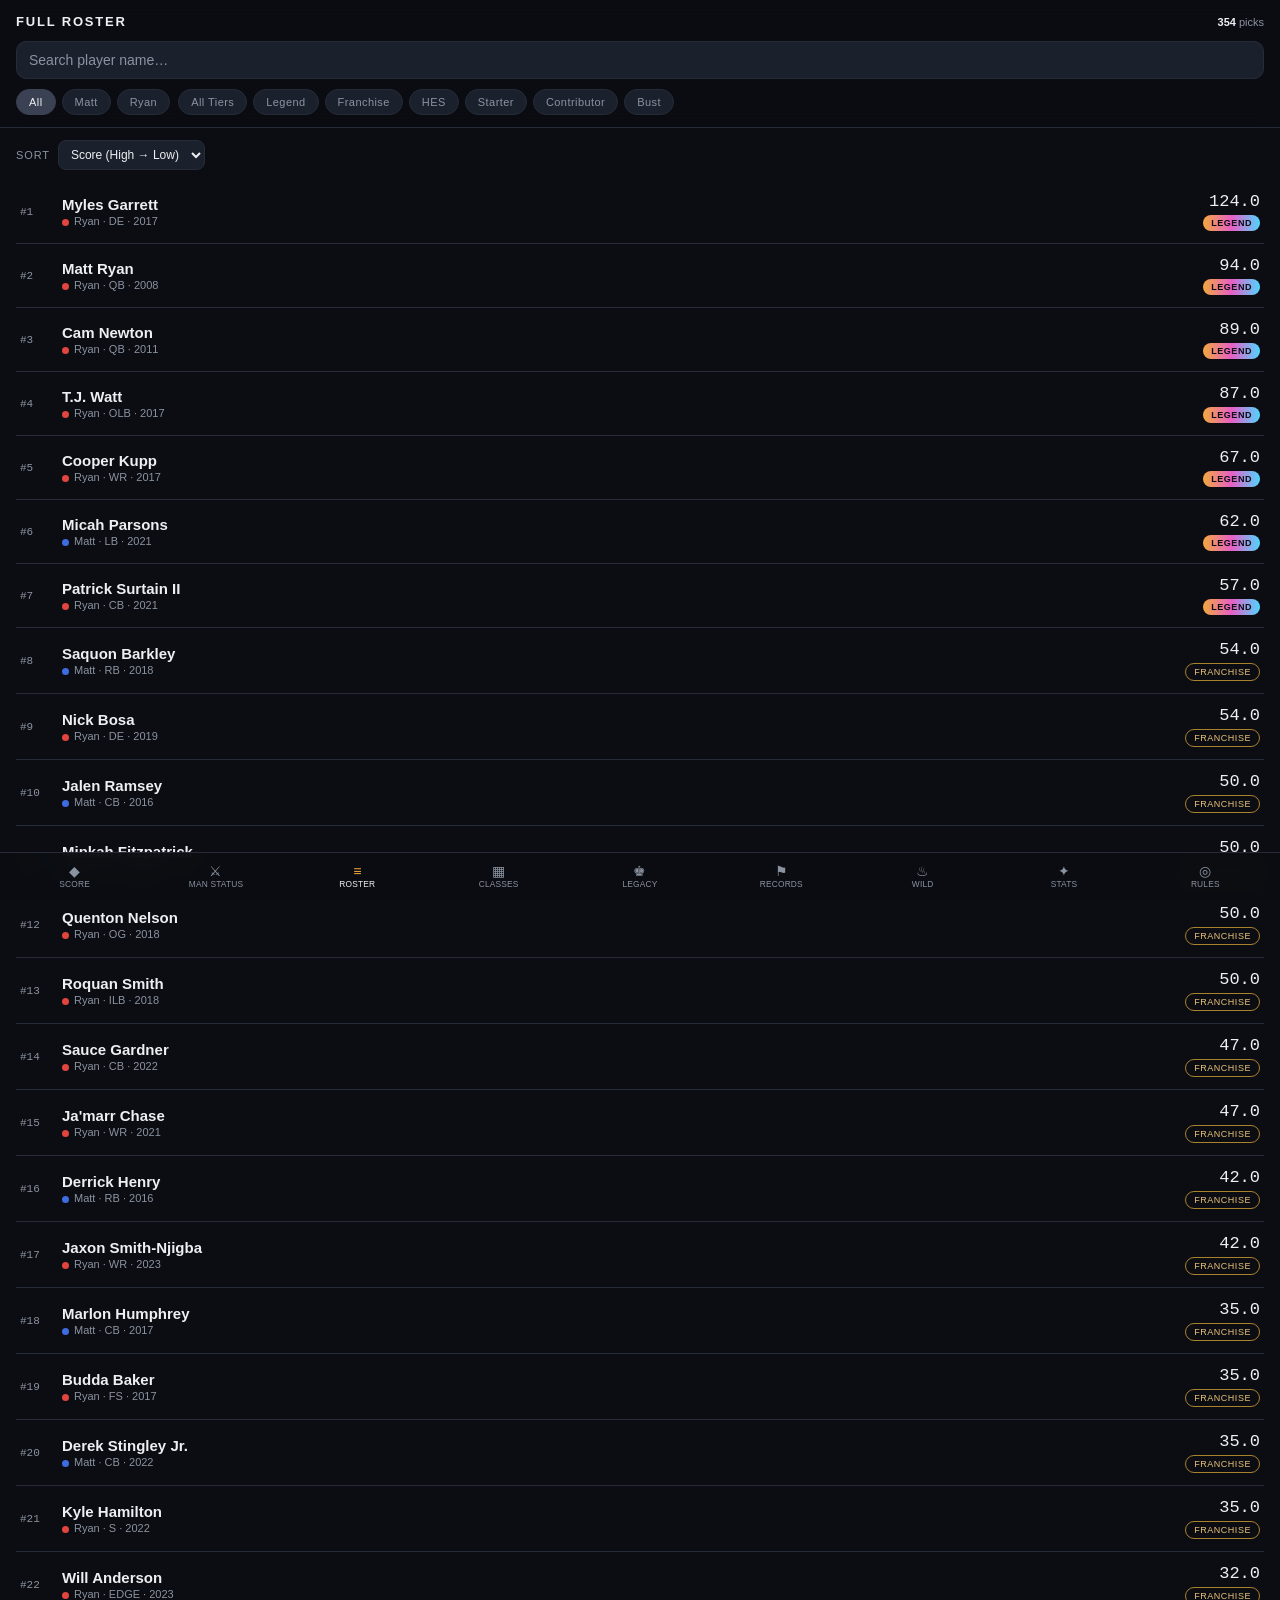
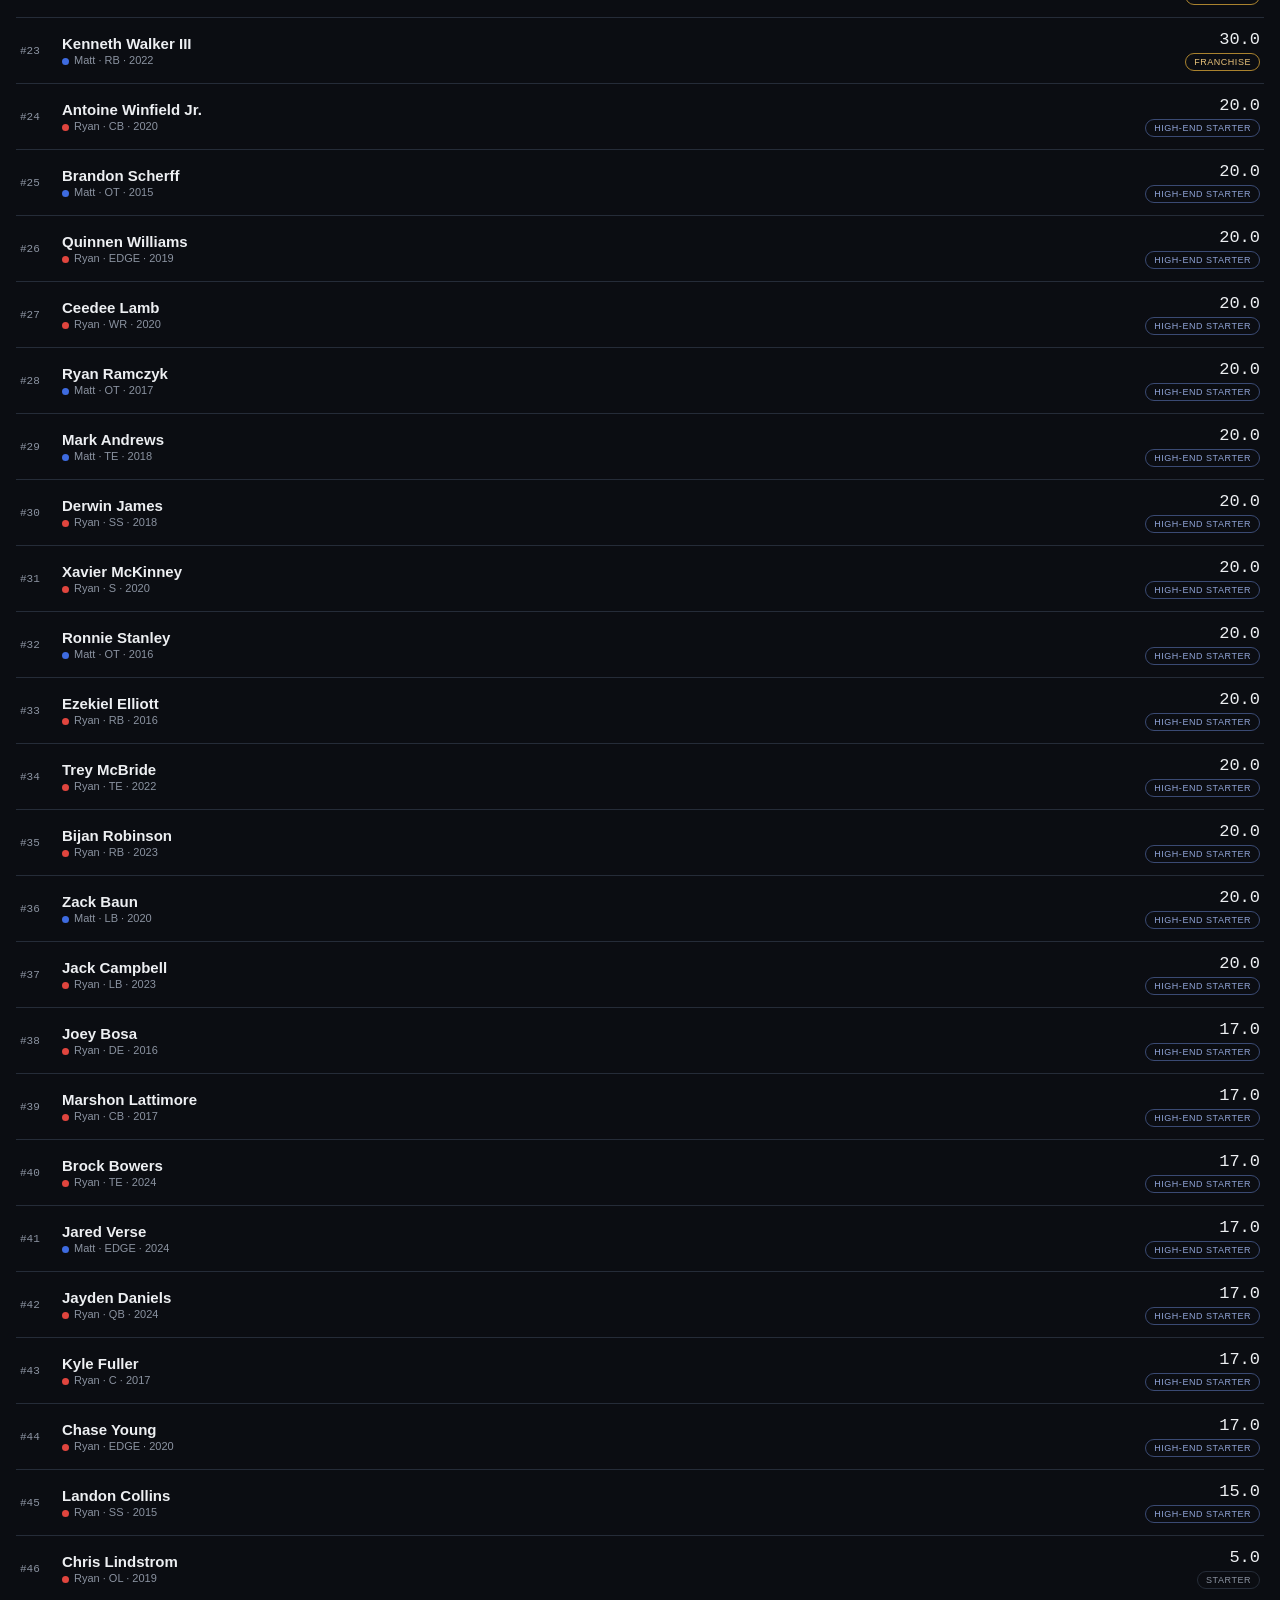
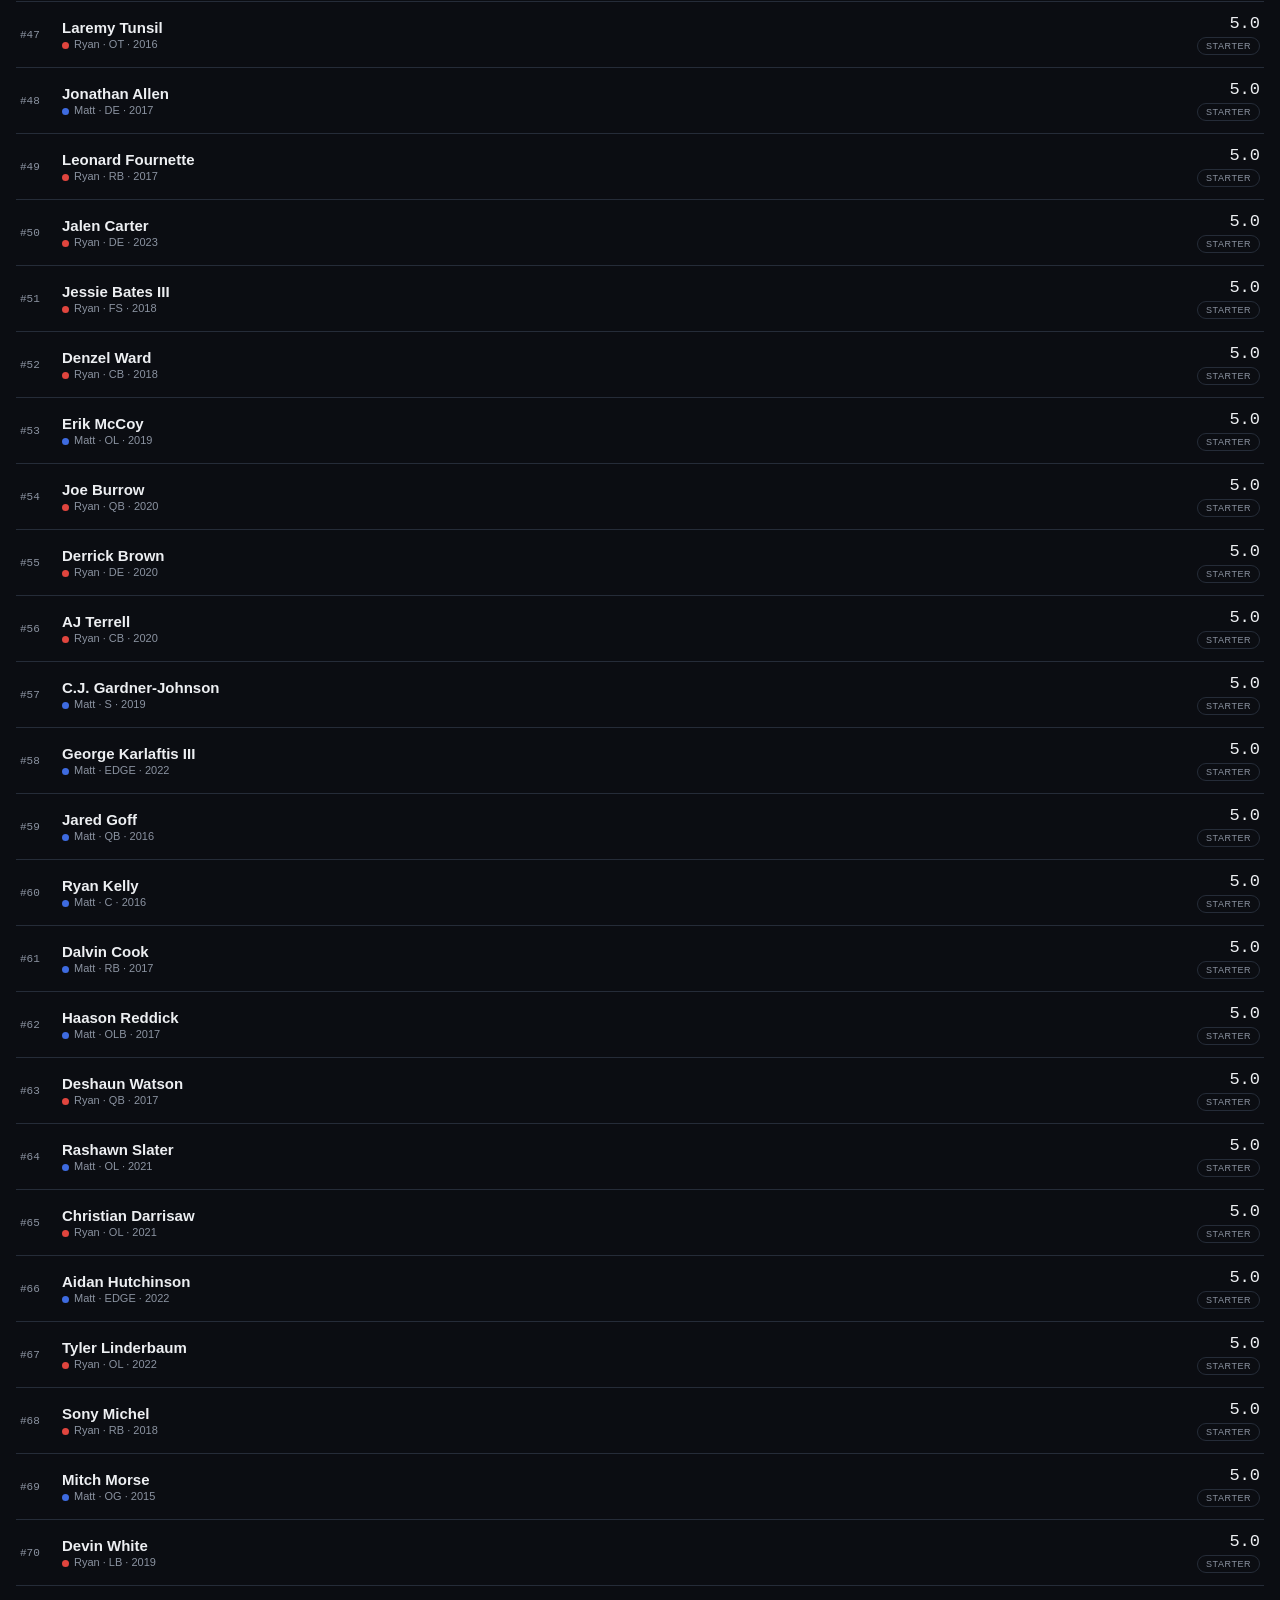
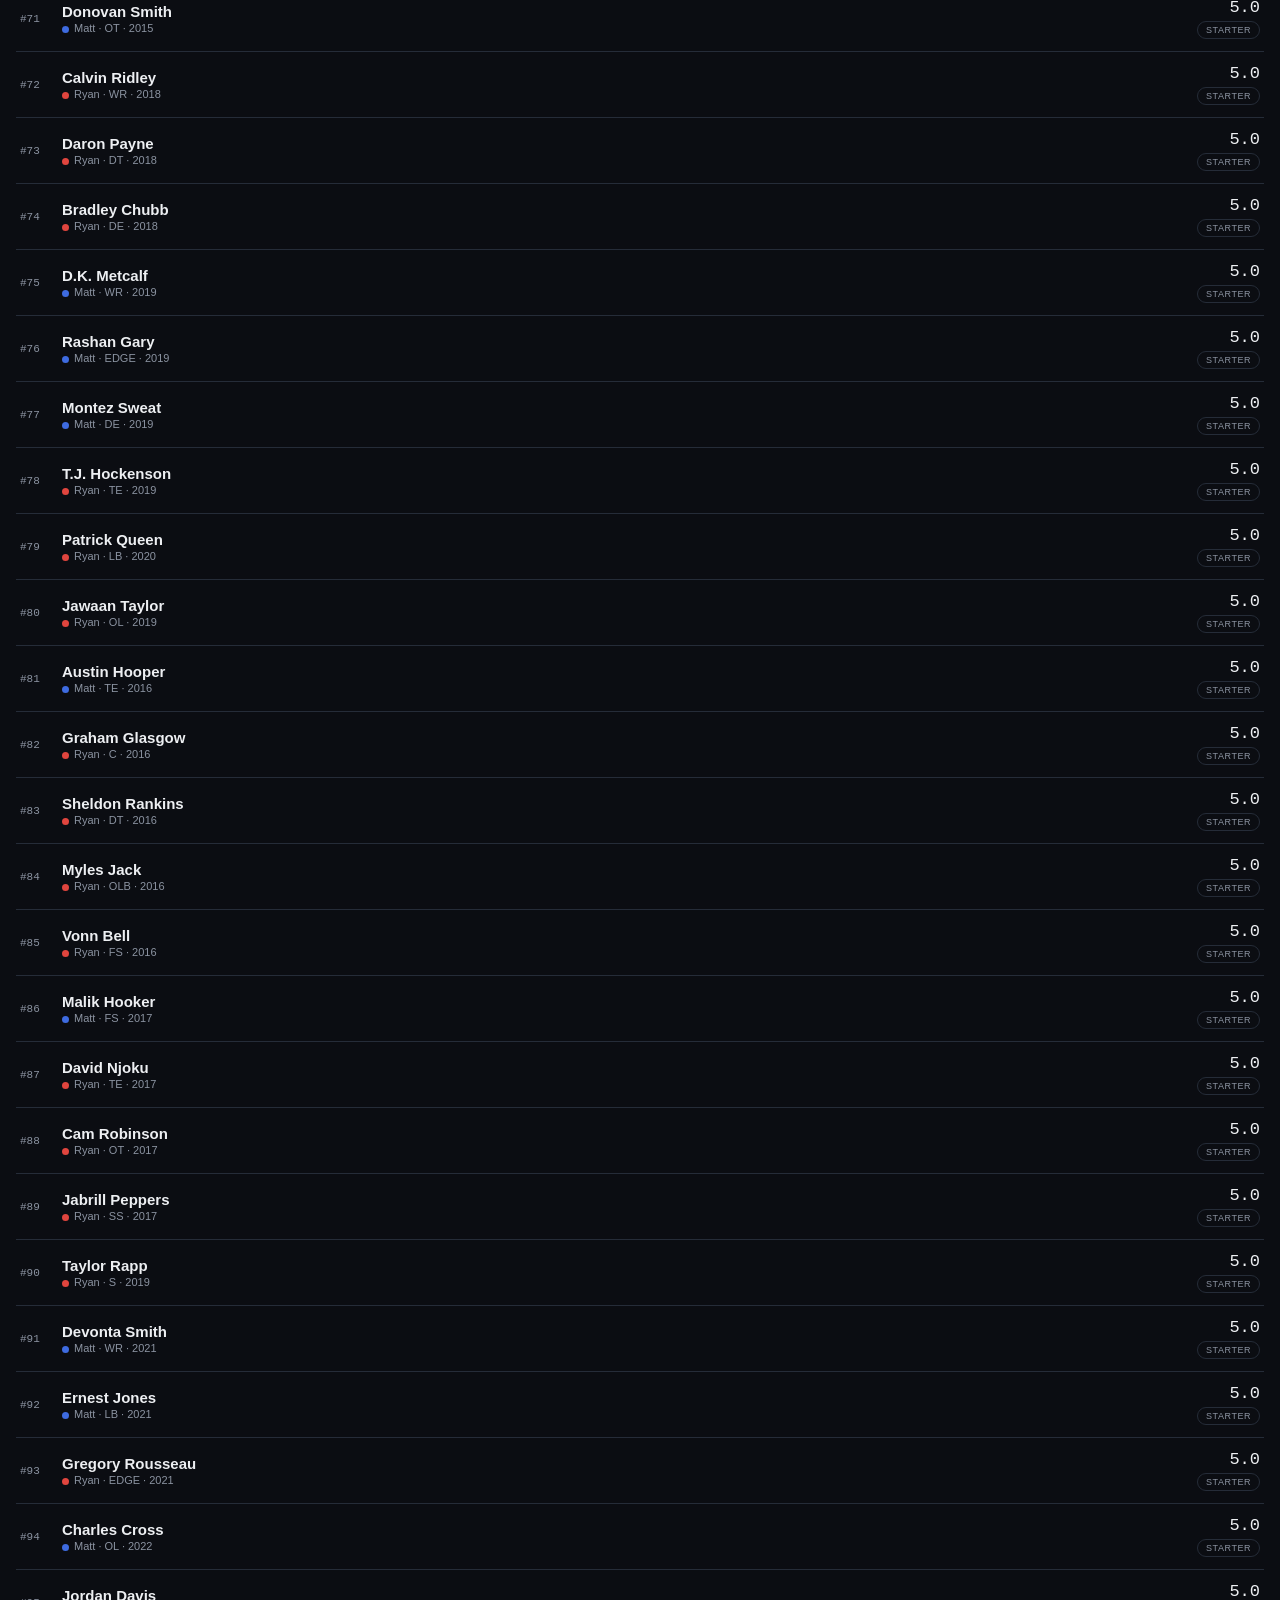
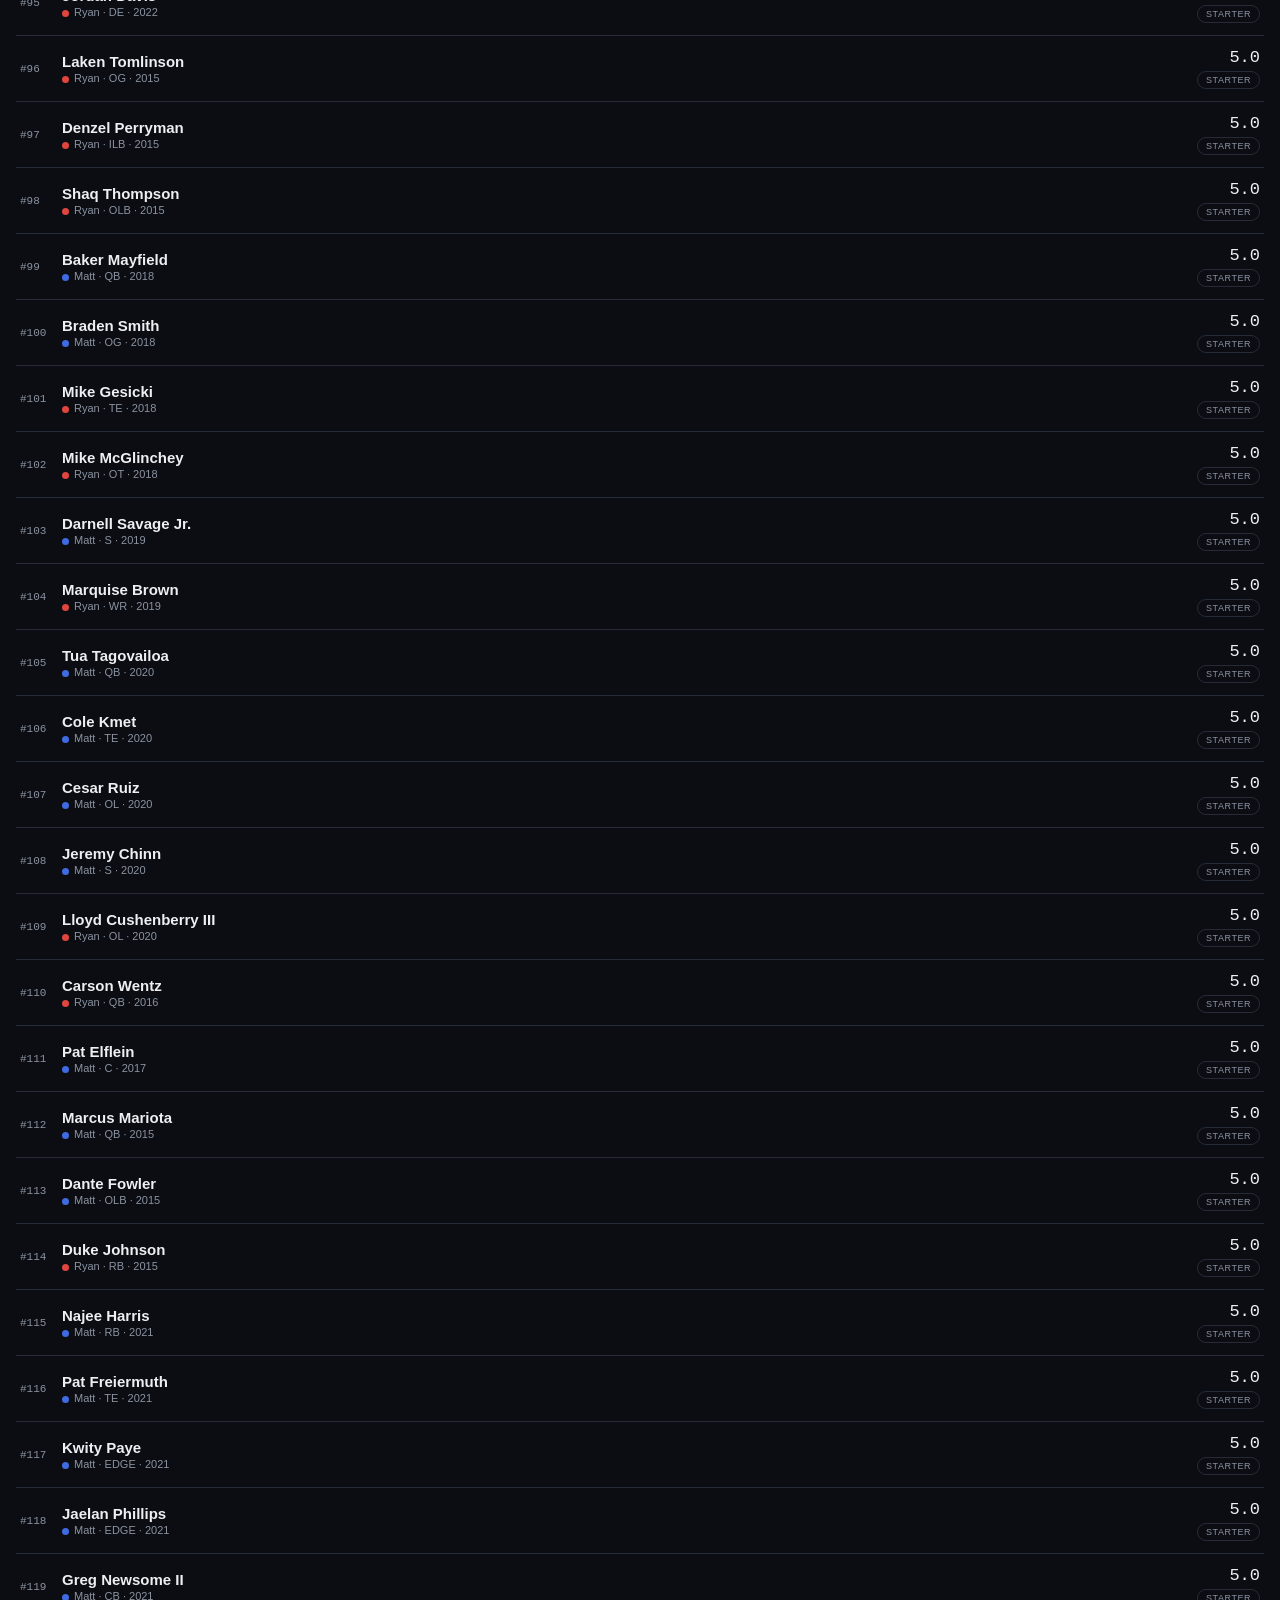
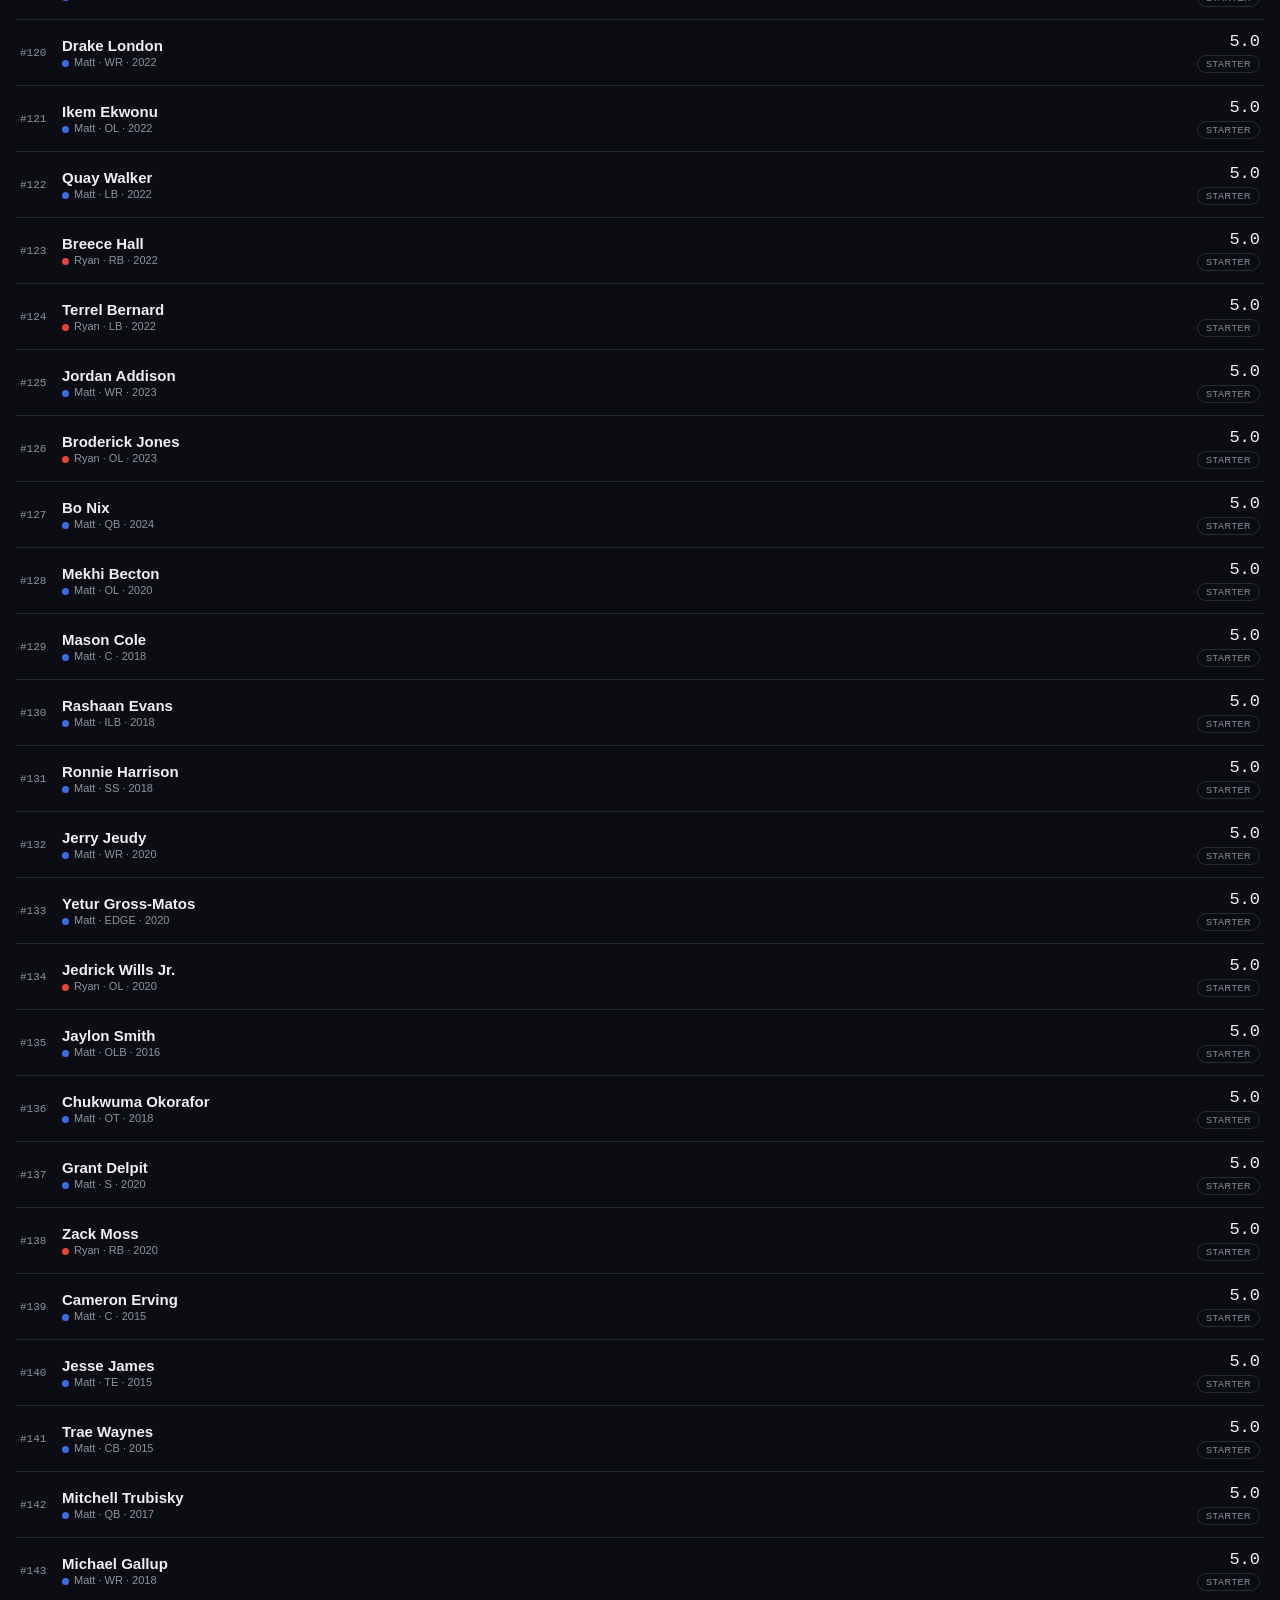
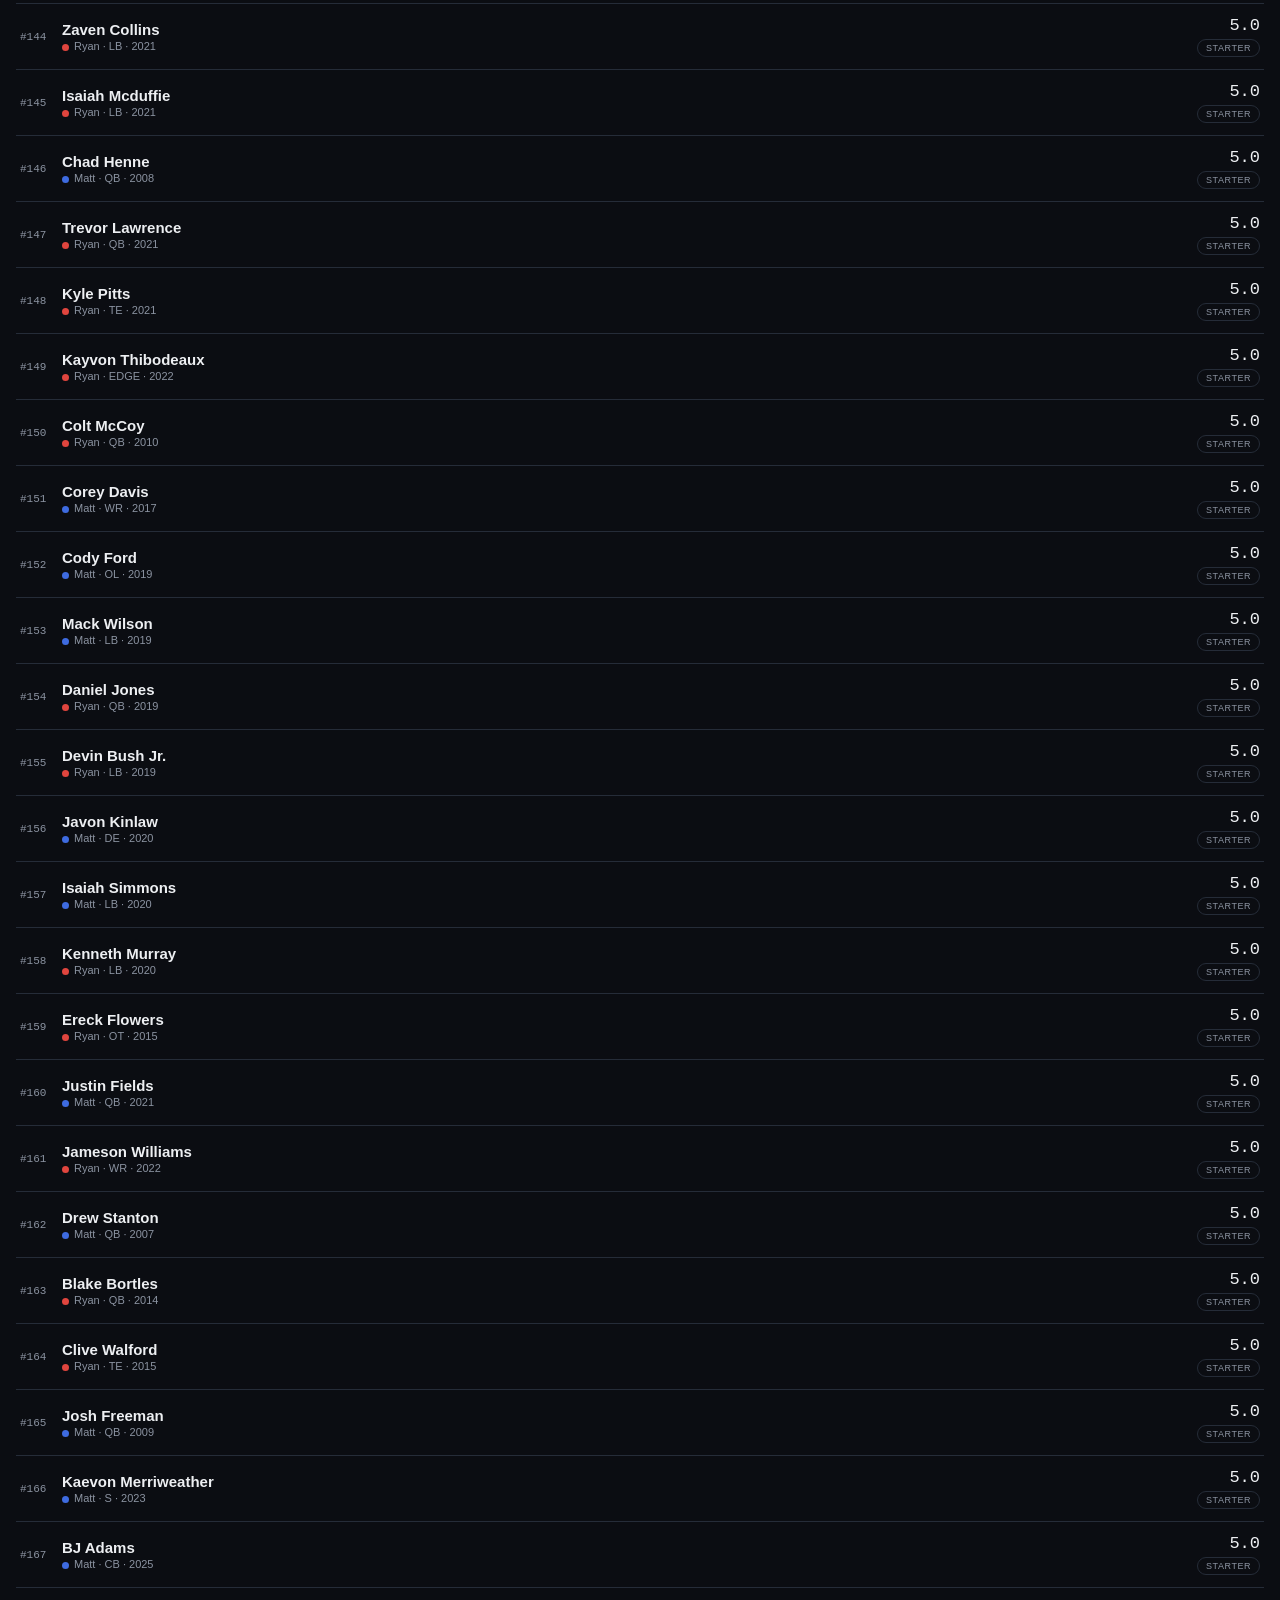
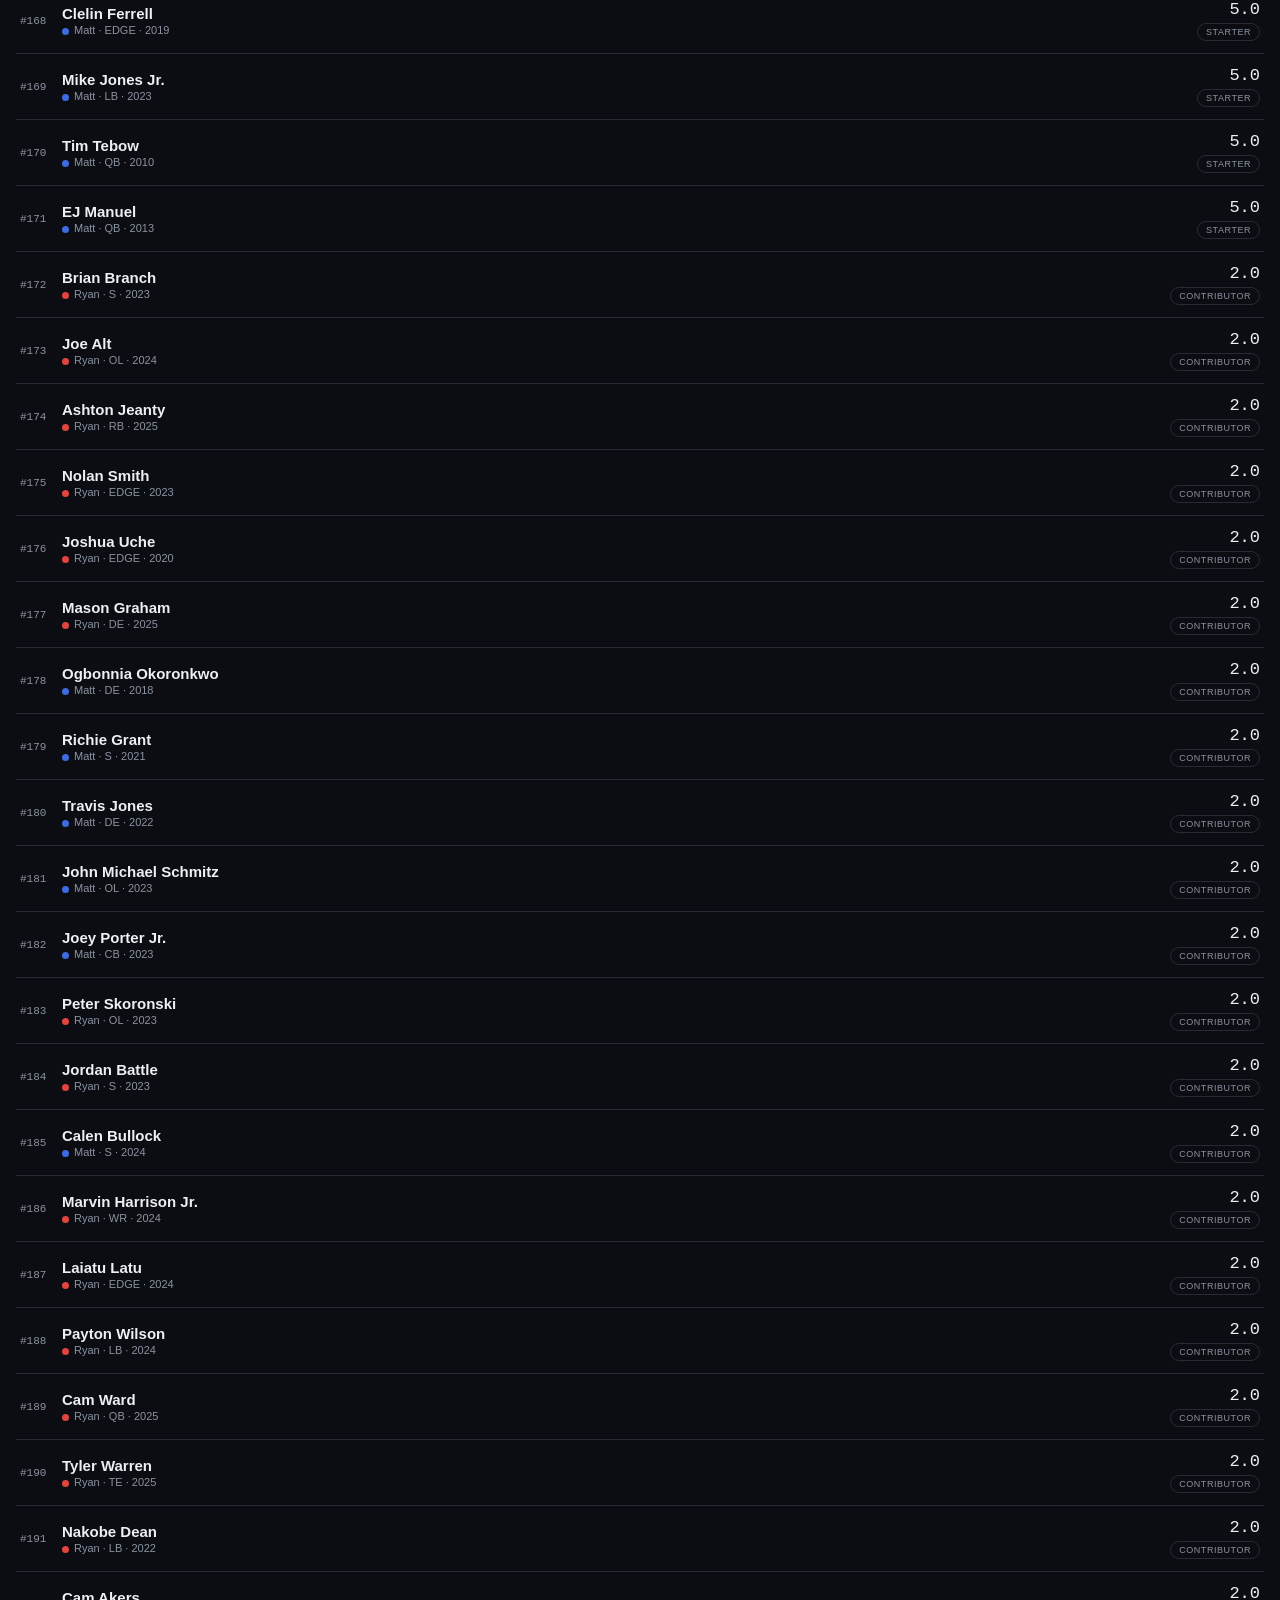
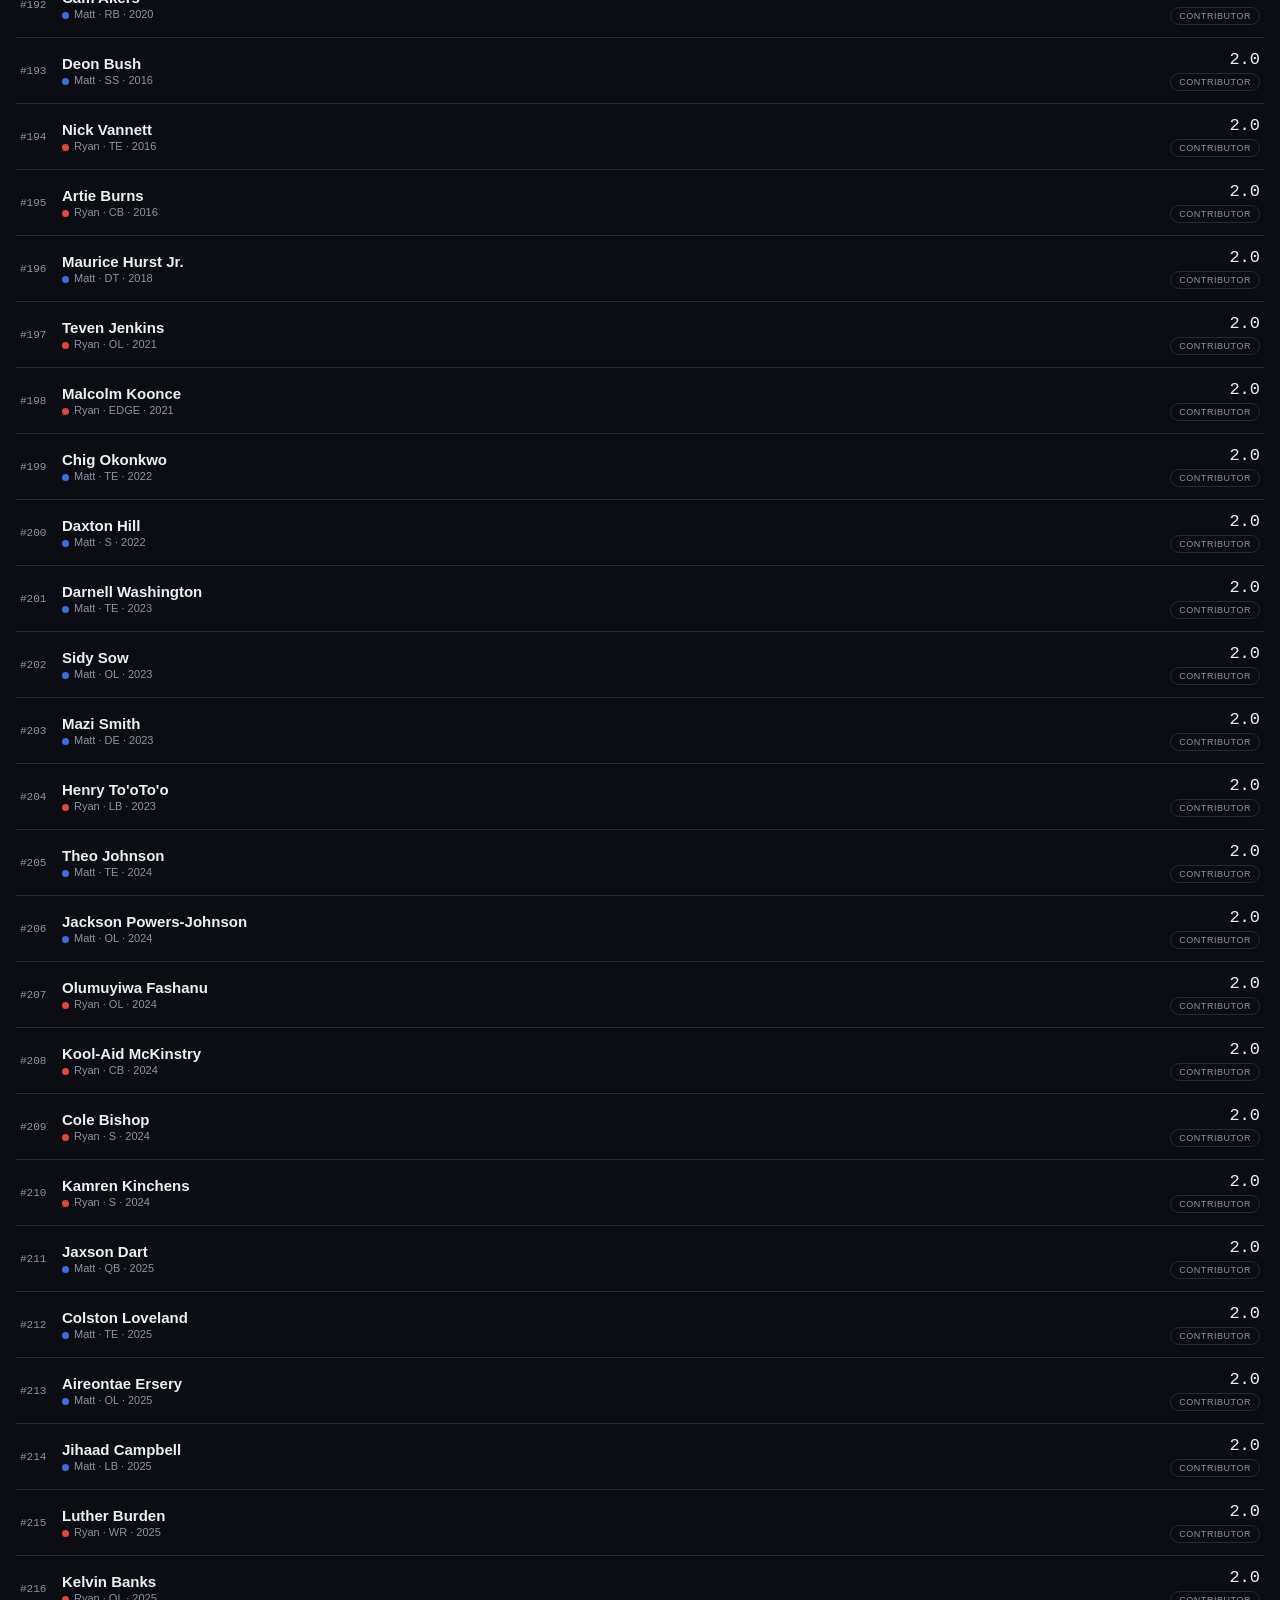
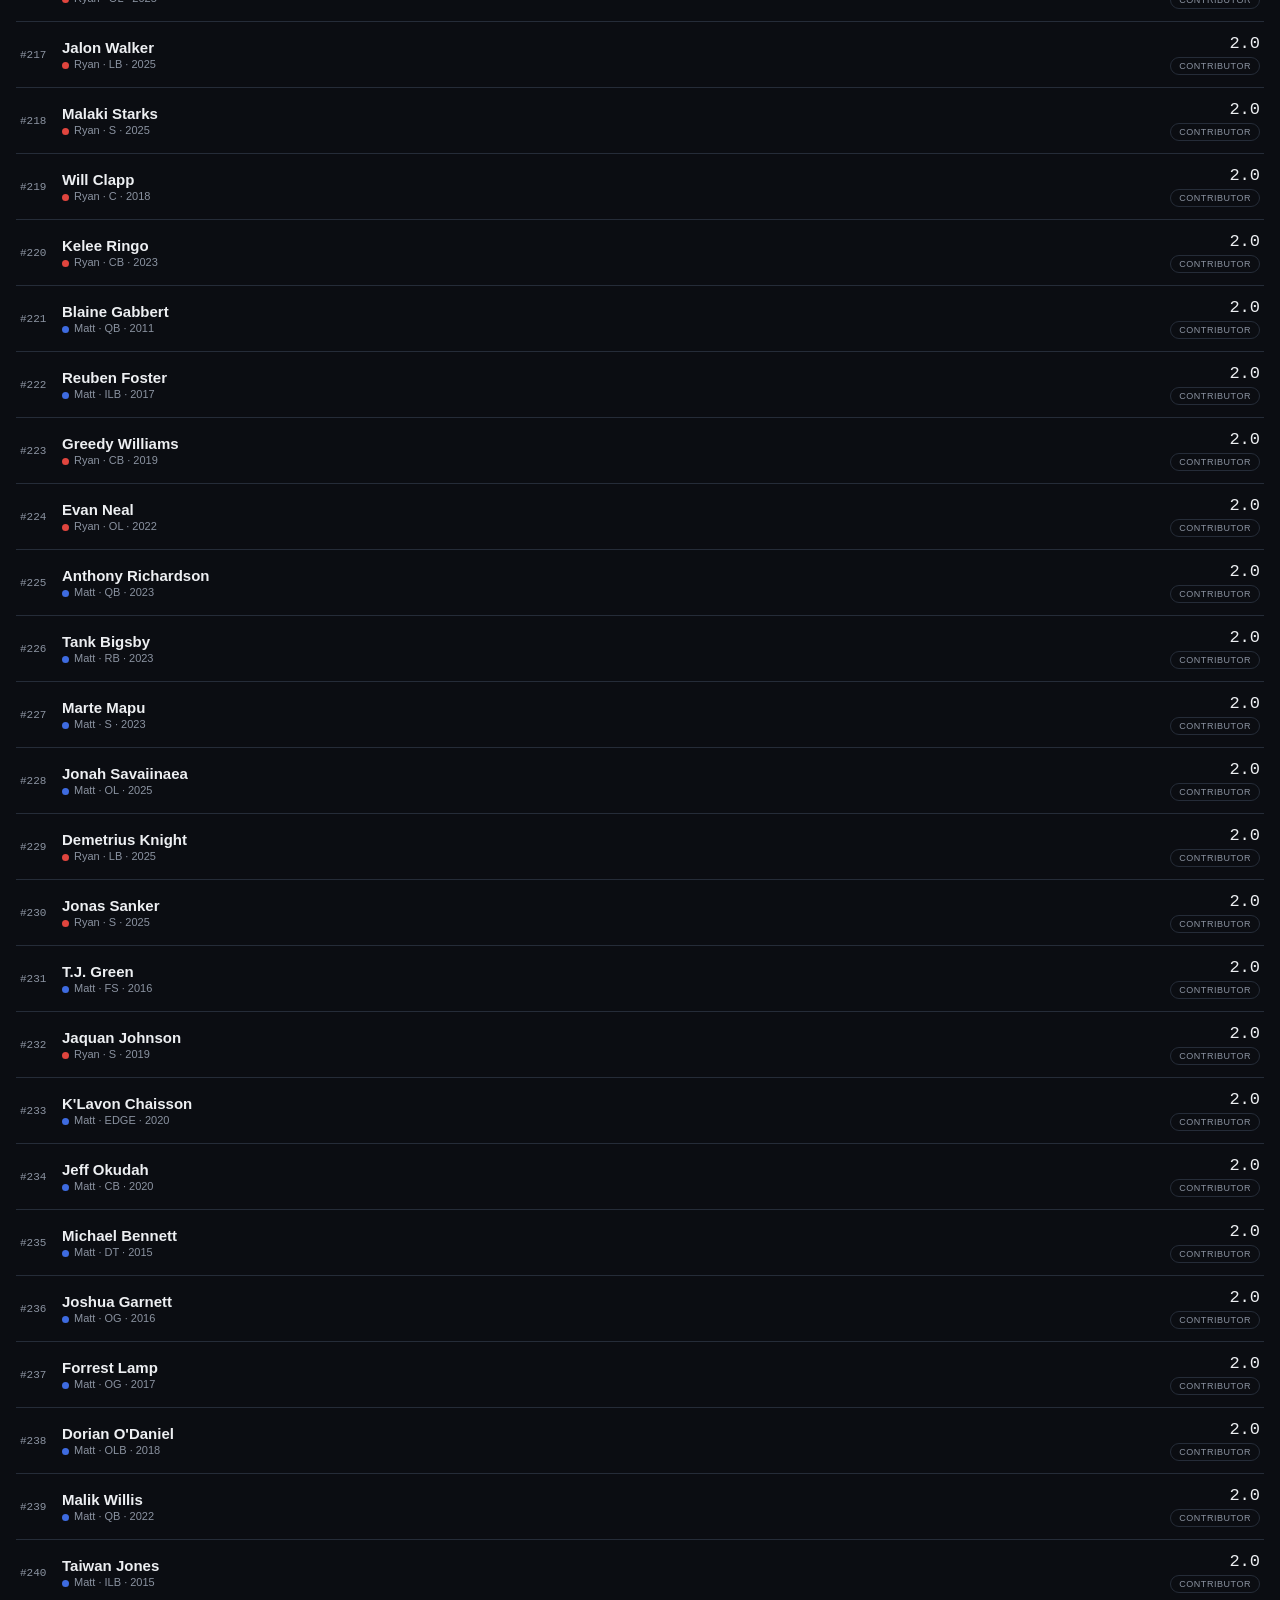
==== roster.html @ d4264951 "Add files via upload" ====
<!DOCTYPE html>
<html lang="en">
<head>
<meta charset="UTF-8">
<meta name="viewport" content="width=device-width, initial-scale=1.0">
<title>Full Roster — Trail & Bish Dynasty</title>
<link rel="stylesheet" href="assets/theme.css">
<style>
  .topbar{position:sticky; top:0; z-index:10; background:rgba(11,13,18,0.92); backdrop-filter:blur(8px); border-bottom:1px solid var(--line); padding:14px 16px 12px;}
  .topbar .row1{display:flex; align-items:center; justify-content:space-between; margin-bottom:12px;}
  .brand{font-size:13px; letter-spacing:0.14em; color:var(--muted);}
  .brand b{color:var(--text);}
  .count{font-size:11px; color:var(--muted);}
  .count b{color:var(--text);}
  .search{width:100%; background:var(--surface2); border:1px solid var(--line); border-radius:10px; padding:10px 12px; color:var(--text); font-size:14px; margin-bottom:10px;}
  .search::placeholder{color:var(--muted);}
  .filters{display:flex; gap:8px; flex-wrap:wrap;}
  .fgroup{display:flex; gap:6px; flex-wrap:wrap;}
  .chip{font-size:11px; letter-spacing:0.04em; padding:6px 12px; border-radius:20px; border:1px solid var(--line); background:var(--surface2); color:var(--muted); cursor:pointer; user-select:none; white-space:nowrap;}
  .chip.active-matt{background:var(--matt); color:#fff; border-color:var(--matt);}
  .chip.active-ryan{background:var(--ryan); color:#fff; border-color:var(--ryan);}
  .chip.active-all{background:#3a4152; color:var(--text); border-color:#3a4152;}
  .chip.active-tier{background:linear-gradient(90deg,var(--legend-a),var(--legend-b),var(--legend-c)); color:#0B0D12; border:none; font-weight:700;}
  .sortbar{display:flex; align-items:center; gap:8px; padding:12px 16px 4px; font-size:11px; color:var(--muted); letter-spacing:0.08em;}
  .sortbar select{background:var(--surface2); color:var(--text); border:1px solid var(--line); border-radius:8px; padding:6px 8px; font-size:12px;}
  .list{padding:6px 16px 20px;}
  .p-card{display:flex; align-items:center; gap:12px; padding:12px 4px; border-bottom:1px solid var(--line);}
  .p-rank{width:30px; flex:0 0 30px; font-size:11px; color:var(--muted); font-family:"SFMono-Regular",Consolas,monospace;}
  .p-main{flex:1; min-width:0;}
  .p-name{font-size:15px; font-weight:600; white-space:nowrap; overflow:hidden; text-overflow:ellipsis;}
  .p-meta{font-size:11px; color:var(--muted); margin-top:2px;}
  .p-owner-dot{display:inline-block; width:7px; height:7px; border-radius:50%; margin-right:5px; vertical-align:middle;}
  .p-owner-dot.matt{background:var(--matt);}
  .p-owner-dot.ryan{background:var(--ryan);}
  .p-right{text-align:right; flex:0 0 auto;}
  .p-score{font-family:"SFMono-Regular",Consolas,monospace; font-size:17px;}
  .p-tier{display:inline-block; margin-top:4px; font-size:9px; letter-spacing:0.06em; text-transform:uppercase; padding:3px 8px; border-radius:10px; color:var(--muted); border:1px solid var(--line);}
  .p-tier.legend{background:linear-gradient(90deg,var(--legend-a),var(--legend-b),var(--legend-c)); color:#0B0D12; border:none; font-weight:700;}
  .p-tier.franchise{border-color:#a9822e; color:#e8c27a;}
  .p-tier.high-end-starter{border-color:#3a4a73; color:#8fa3d6;}
  .p-tier.pending{border-style:dashed;}
  .empty{padding:40px 16px; text-align:center; color:var(--muted); font-size:13px;}
</style>
</head>
<body>

  <div class="topbar">
    <div class="row1">
      <div class="brand"><b>FULL ROSTER</b></div>
      <div class="count"><b id="countNum">—</b> picks</div>
    </div>
    <input class="search" id="search" placeholder="Search player name…">
    <div class="filters">
      <div class="fgroup" id="ownerFilter">
        <div class="chip active-all" data-owner="all">All</div>
        <div class="chip" data-owner="Matt">Matt</div>
        <div class="chip" data-owner="Ryan">Ryan</div>
      </div>
      <div class="fgroup" id="tierFilter">
        <div class="chip" data-tier="all">All Tiers</div>
        <div class="chip" data-tier="Legend">Legend</div>
        <div class="chip" data-tier="Franchise">Franchise</div>
        <div class="chip" data-tier="High-End Starter">HES</div>
        <div class="chip" data-tier="Starter">Starter</div>
        <div class="chip" data-tier="Contributor">Contributor</div>
        <div class="chip" data-tier="Bust">Bust</div>
      </div>
    </div>
  </div>

  <div class="sortbar">
    <span>SORT</span>
    <select id="sortSel">
      <option value="score-desc">Score (High → Low)</option>
      <option value="score-asc">Score (Low → High)</option>
      <option value="rank-asc">Rank</option>
      <option value="year-desc">Year (Newest)</option>
      <option value="year-asc">Year (Oldest)</option>
      <option value="name-asc">Name (A–Z)</option>
    </select>
  </div>

  <div class="list" id="list"></div>
  <div class="empty" id="empty" style="display:none;">No players match those filters.</div>

<script>
let PLAYERS = [];
let state = { search:"", owner:"all", tier:"all", sort:"score-desc" };

function tierClass(t){ return (t||"").toLowerCase().replace(/\s+/g,'-'); }

function render(){
  let rows = PLAYERS.filter(p=>{
    if(state.owner!=="all" && p.owner!==state.owner) return false;
    if(state.tier!=="all" && p.tier!==state.tier) return false;
    if(state.search && !p.name.toLowerCase().includes(state.search.toLowerCase())) return false;
    return true;
  });

  const scoreNum = p => (p.score==="—" || p.score==null) ? -1 : parseFloat(p.score);
  rows.sort((a,b)=>{
    switch(state.sort){
      case "score-desc": return scoreNum(b)-scoreNum(a);
      case "score-asc": return scoreNum(a)-scoreNum(b);
      case "rank-asc": return a.rank-b.rank;
      case "year-desc": return b.year-a.year;
      case "year-asc": return a.year-b.year;
      case "name-asc": return a.name.localeCompare(b.name);
    }
  });

  document.getElementById('countNum').textContent = rows.length;
  const list = document.getElementById('list');
  const empty = document.getElementById('empty');
  list.innerHTML = "";
  empty.style.display = rows.length ? "none" : "block";

  const frag = document.createDocumentFragment();
  rows.forEach(p=>{
    const el = document.createElement('a');
    el.className = 'p-card';
    el.href = `player.html?rank=${p.rank}`;
    el.style.textDecoration = 'none';
    el.style.color = 'inherit';
    const ownerLower = (p.owner||"").toLowerCase();
    el.innerHTML = `
      <div class="p-rank">#${p.rank}</div>
      <div class="p-main">
        <div class="p-name">${p.name}</div>
        <div class="p-meta"><span class="p-owner-dot ${ownerLower}"></span>${p.owner} · ${p.position} · ${p.year}</div>
      </div>
      <div class="p-right">
        <div class="p-score">${p.score}</div>
        <div class="p-tier ${tierClass(p.tier)}">${p.tier}</div>
      </div>
    `;
    frag.appendChild(el);
  });
  list.appendChild(frag);
}

document.getElementById('search').addEventListener('input', e=>{ state.search = e.target.value; render(); });
document.getElementById('ownerFilter').addEventListener('click', e=>{
  const chip = e.target.closest('.chip'); if(!chip) return;
  state.owner = chip.dataset.owner;
  [...document.querySelectorAll('#ownerFilter .chip')].forEach(c=>c.classList.remove('active-matt','active-ryan','active-all'));
  if(state.owner==="Matt") chip.classList.add('active-matt');
  else if(state.owner==="Ryan") chip.classList.add('active-ryan');
  else chip.classList.add('active-all');
  render();
});
document.getElementById('tierFilter').addEventListener('click', e=>{
  const chip = e.target.closest('.chip'); if(!chip) return;
  state.tier = chip.dataset.tier;
  [...document.querySelectorAll('#tierFilter .chip')].forEach(c=>c.classList.remove('active-tier'));
  if(state.tier!=="all") chip.classList.add('active-tier');
  render();
});
document.getElementById('sortSel').addEventListener('change', e=>{ state.sort = e.target.value; render(); });

fetch('data/players.json').then(r=>r.json()).then(data=>{
  PLAYERS = data;
  render();
});
</script>
<script src="assets/nav.js" defer></script>
</body>
</html>
---- assets/theme.css ----
:root{
  --bg:#0B0D12;
  --surface:#12161F;
  --surface2:#1B212C;
  --line:#252C38;
  --matt:#3E6BE0;
  --ryan:#E0453E;
  --text:#EDEFF2;
  --muted:#8B93A1;
  --legend-a:#F2A93B;
  --legend-b:#E85EC7;
  --legend-c:#4FD6FF;
}
*{box-sizing:border-box; margin:0; padding:0;}
html,body{background:var(--bg); color:var(--text);}
body{
  font-family:-apple-system,BlinkMacSystemFont,"Segoe UI",Roboto,Helvetica,Arial,sans-serif;
  -webkit-font-smoothing:antialiased;
  padding-bottom:78px; /* room for bottom nav */
}
.display{
  font-family:Impact,Haettenschweiler,"Arial Narrow Bold",sans-serif;
  letter-spacing:0.02em;
  text-transform:uppercase;
}
.mono{font-family:"SFMono-Regular",Consolas,"Liberation Mono",Menlo,monospace;}

.section-label{display:flex; align-items:baseline; gap:10px; padding:22px 16px 4px;}
.section-label .display{font-size:13px; color:var(--muted); letter-spacing:0.16em;}
.section-label .rule{flex:1; height:1px; background:var(--line);}
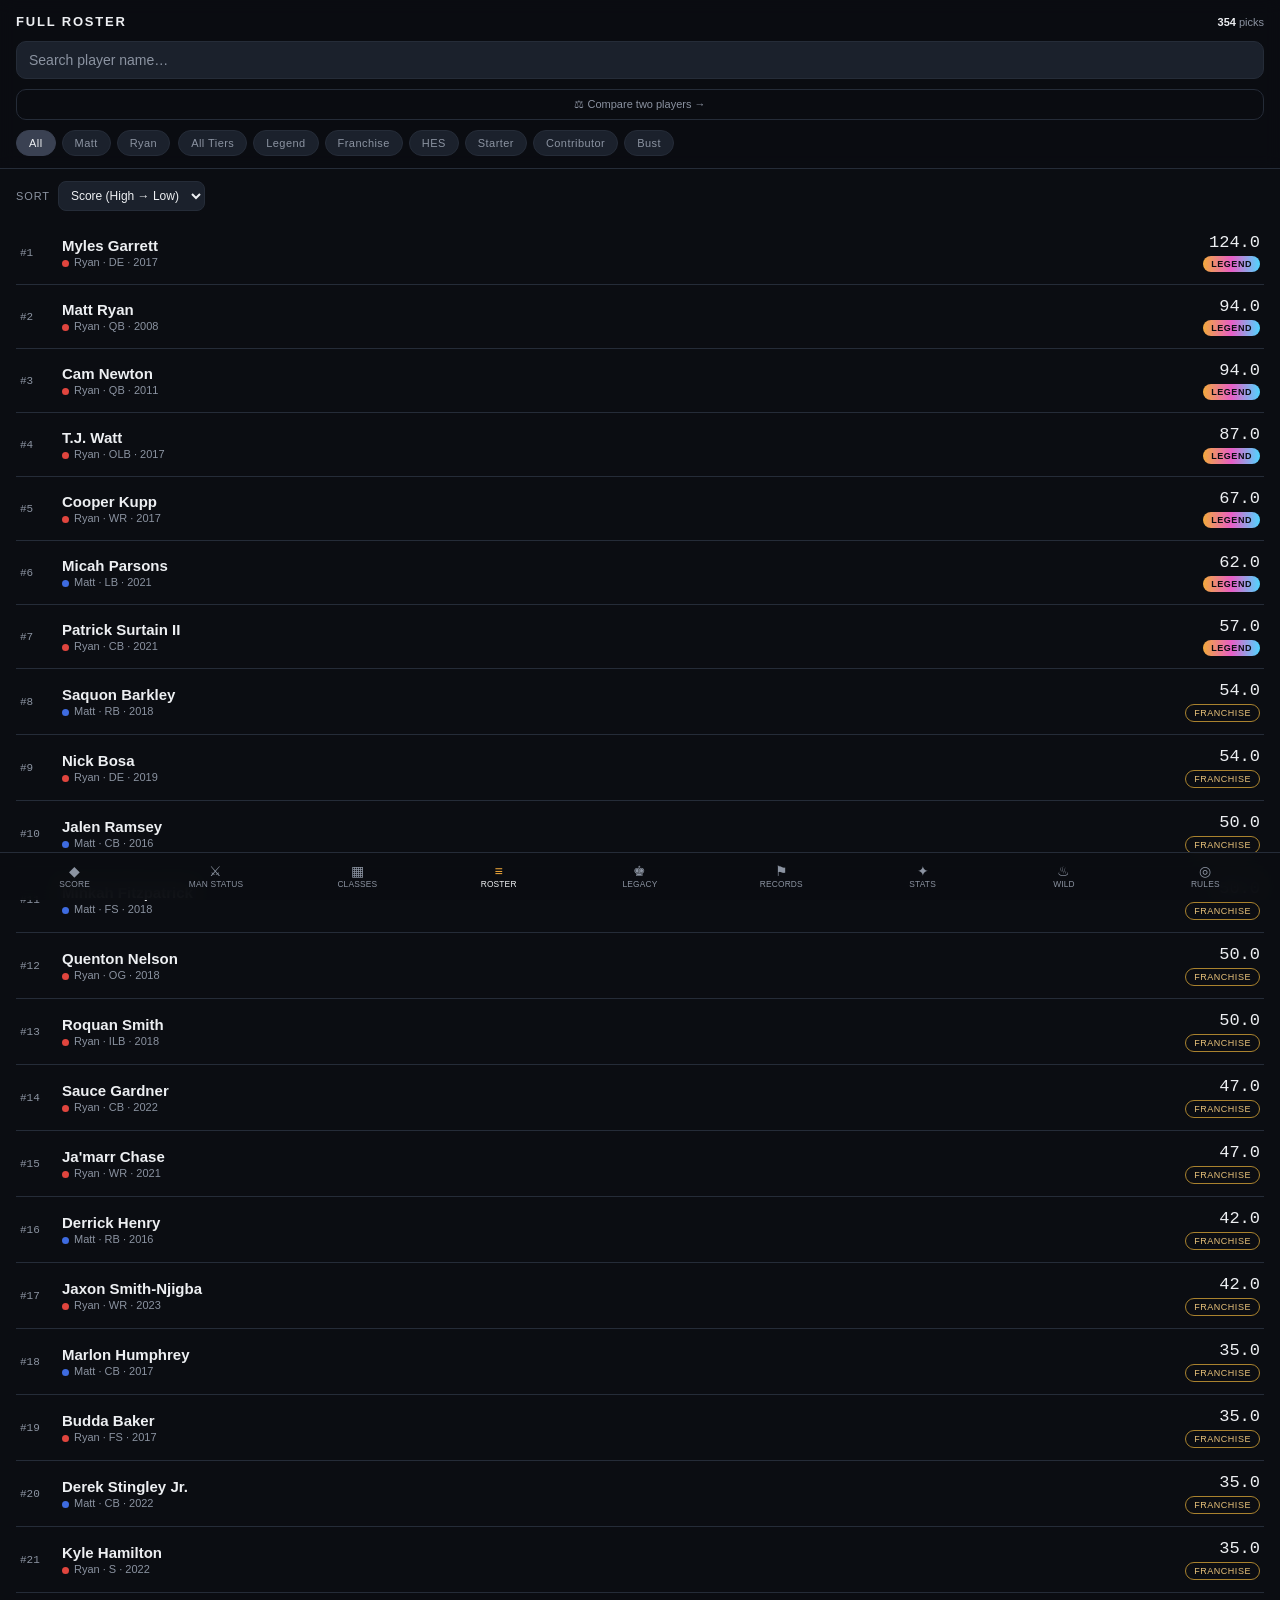
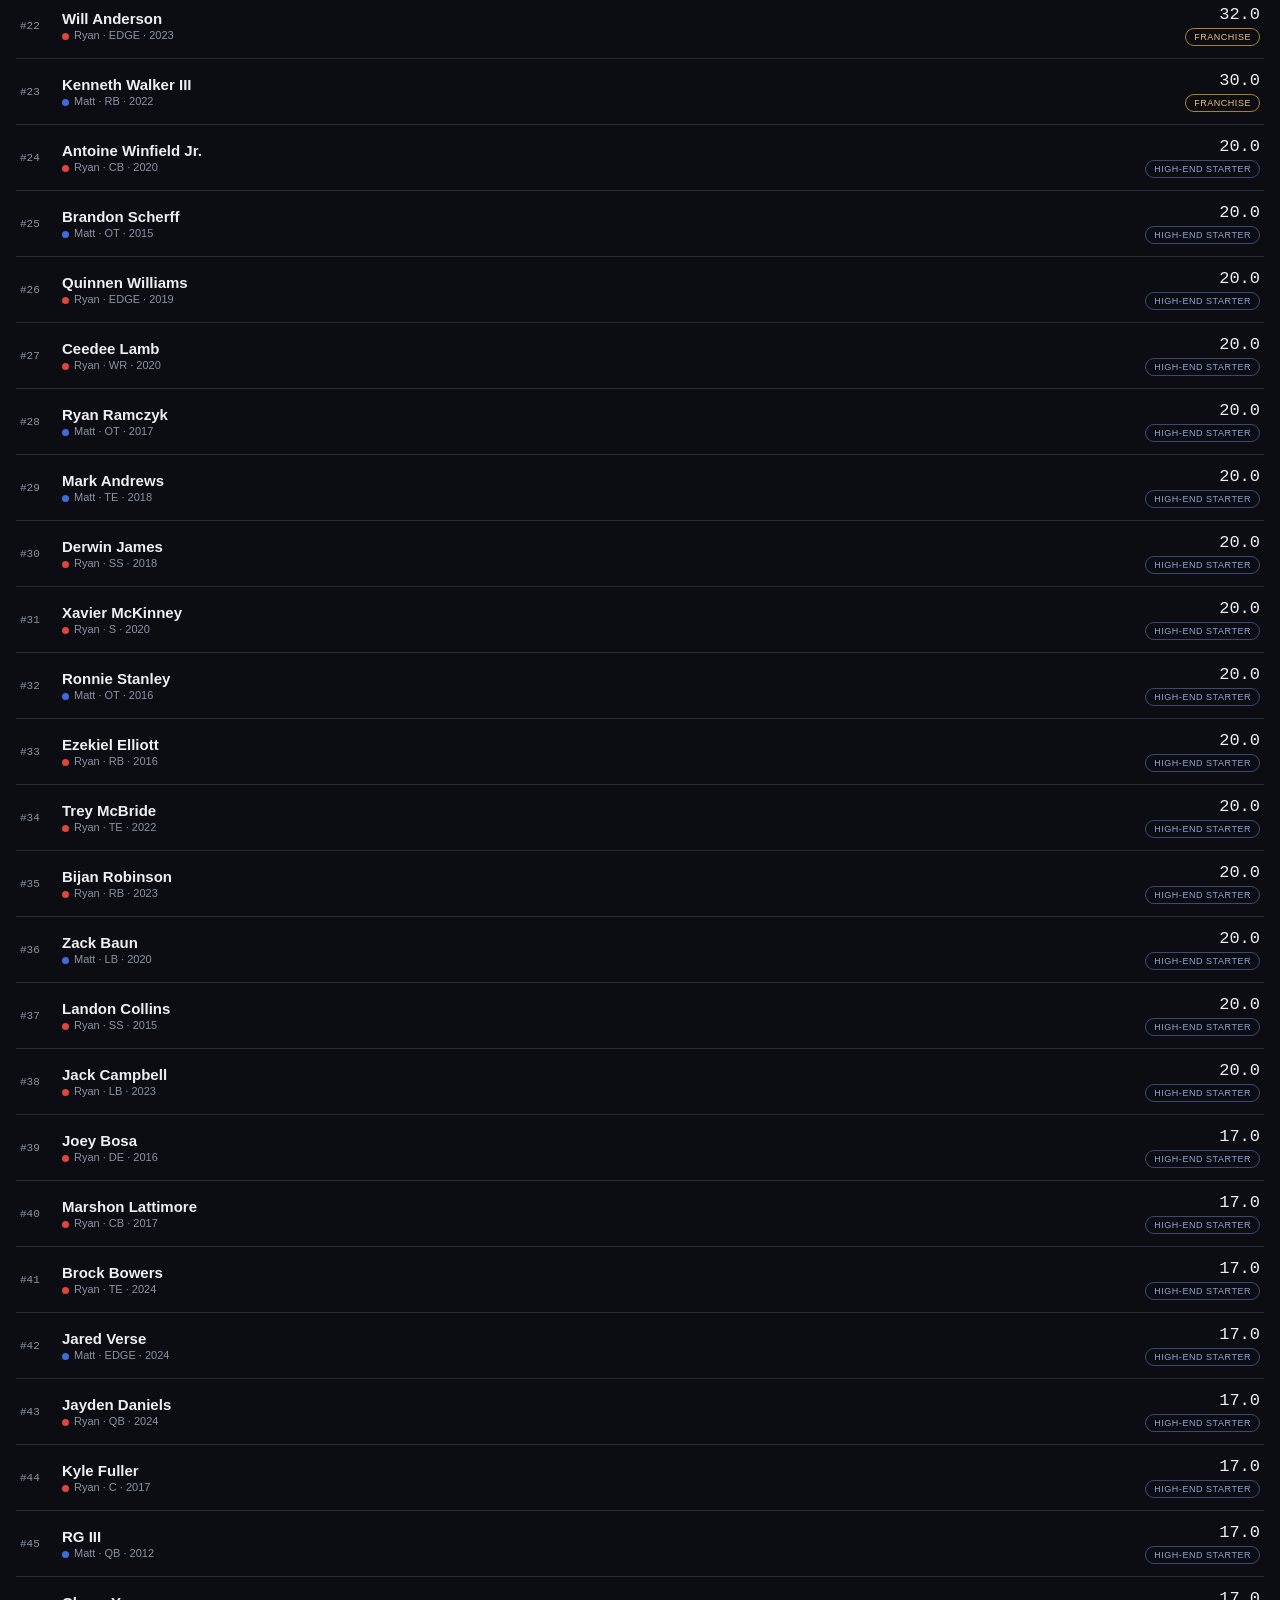
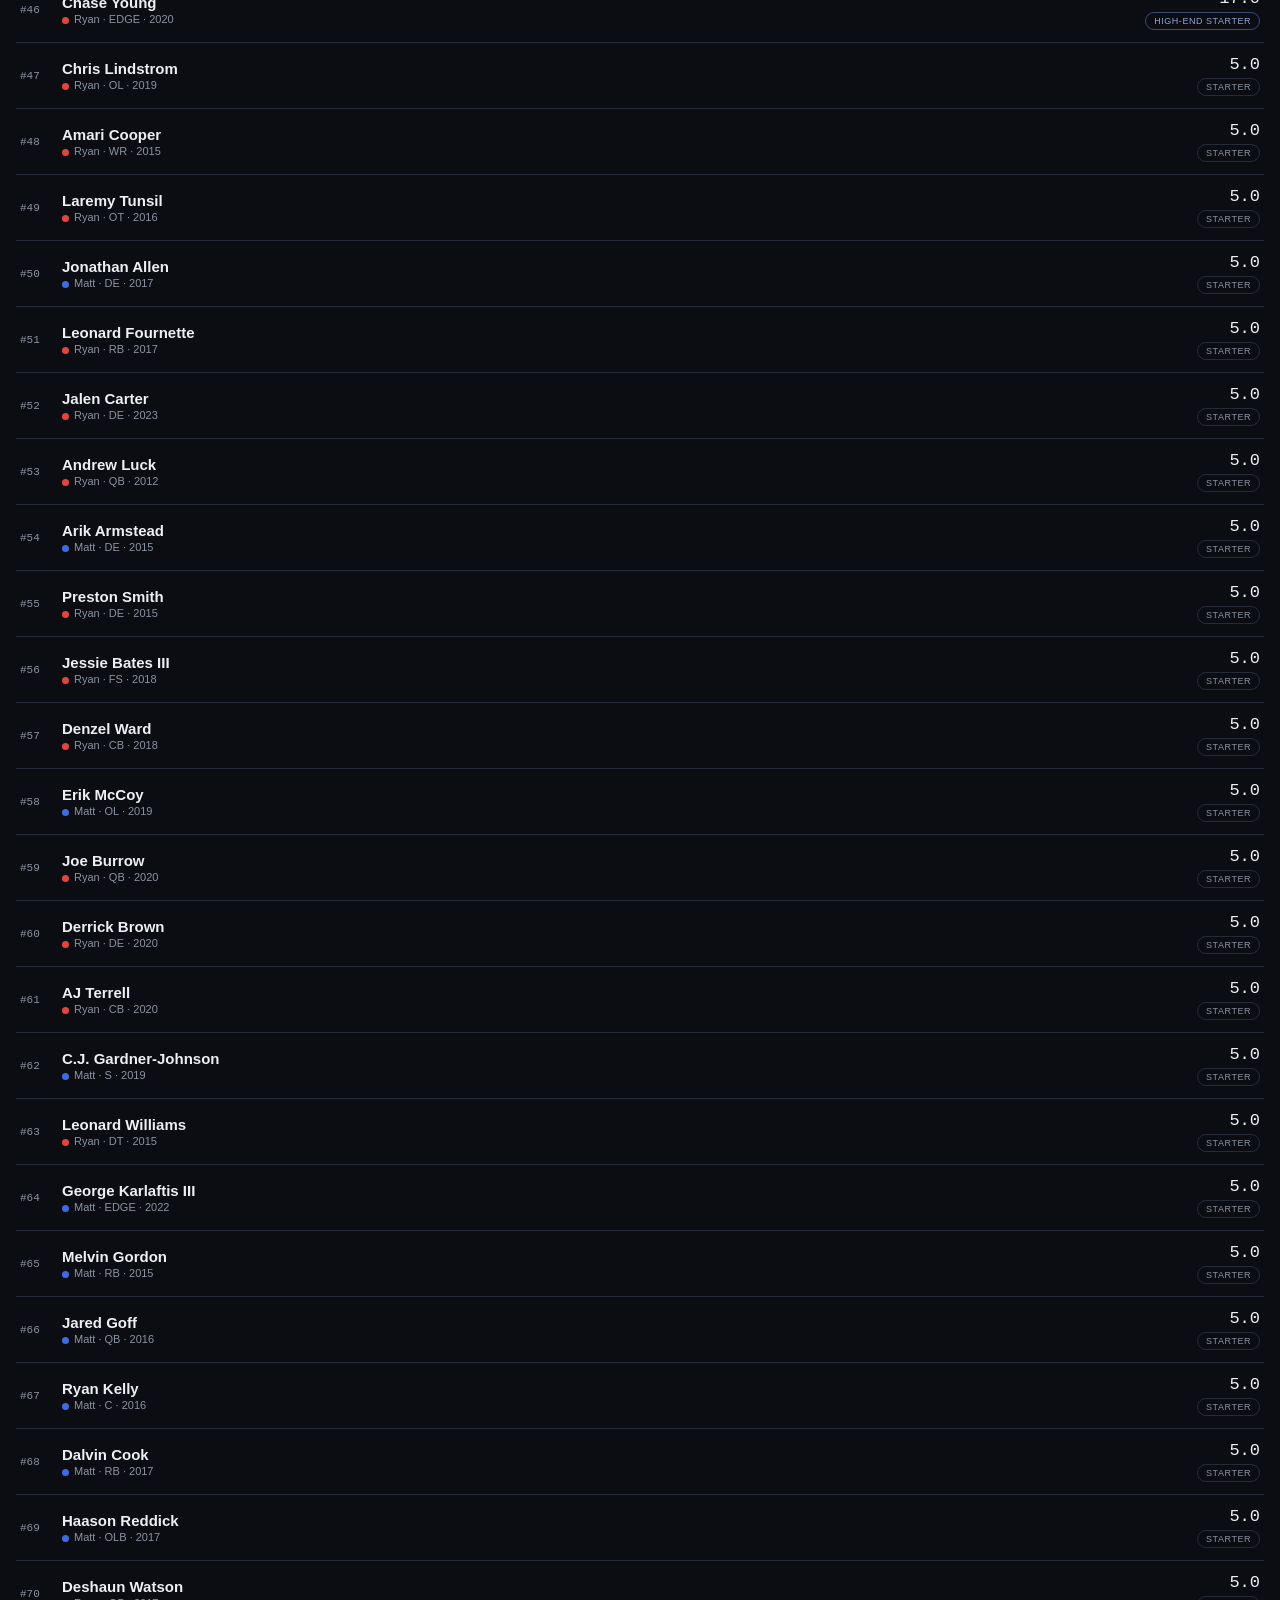
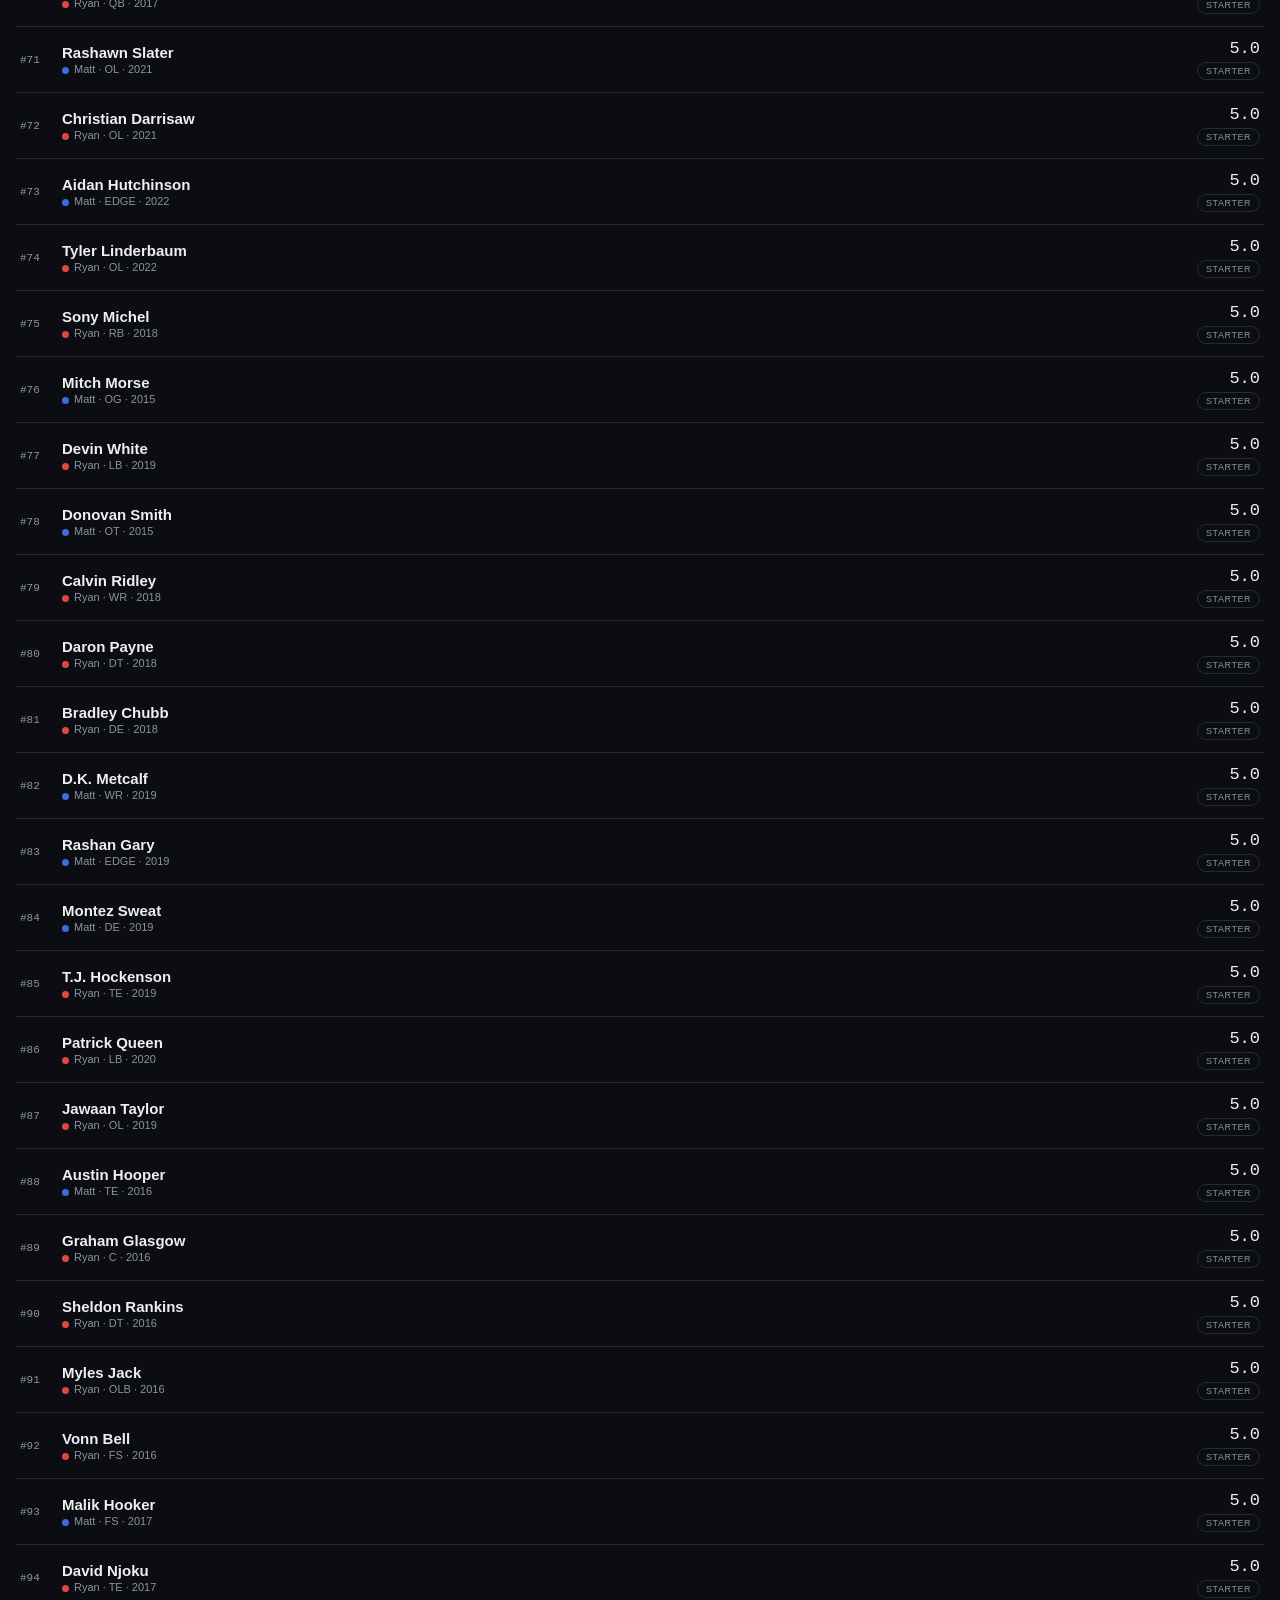
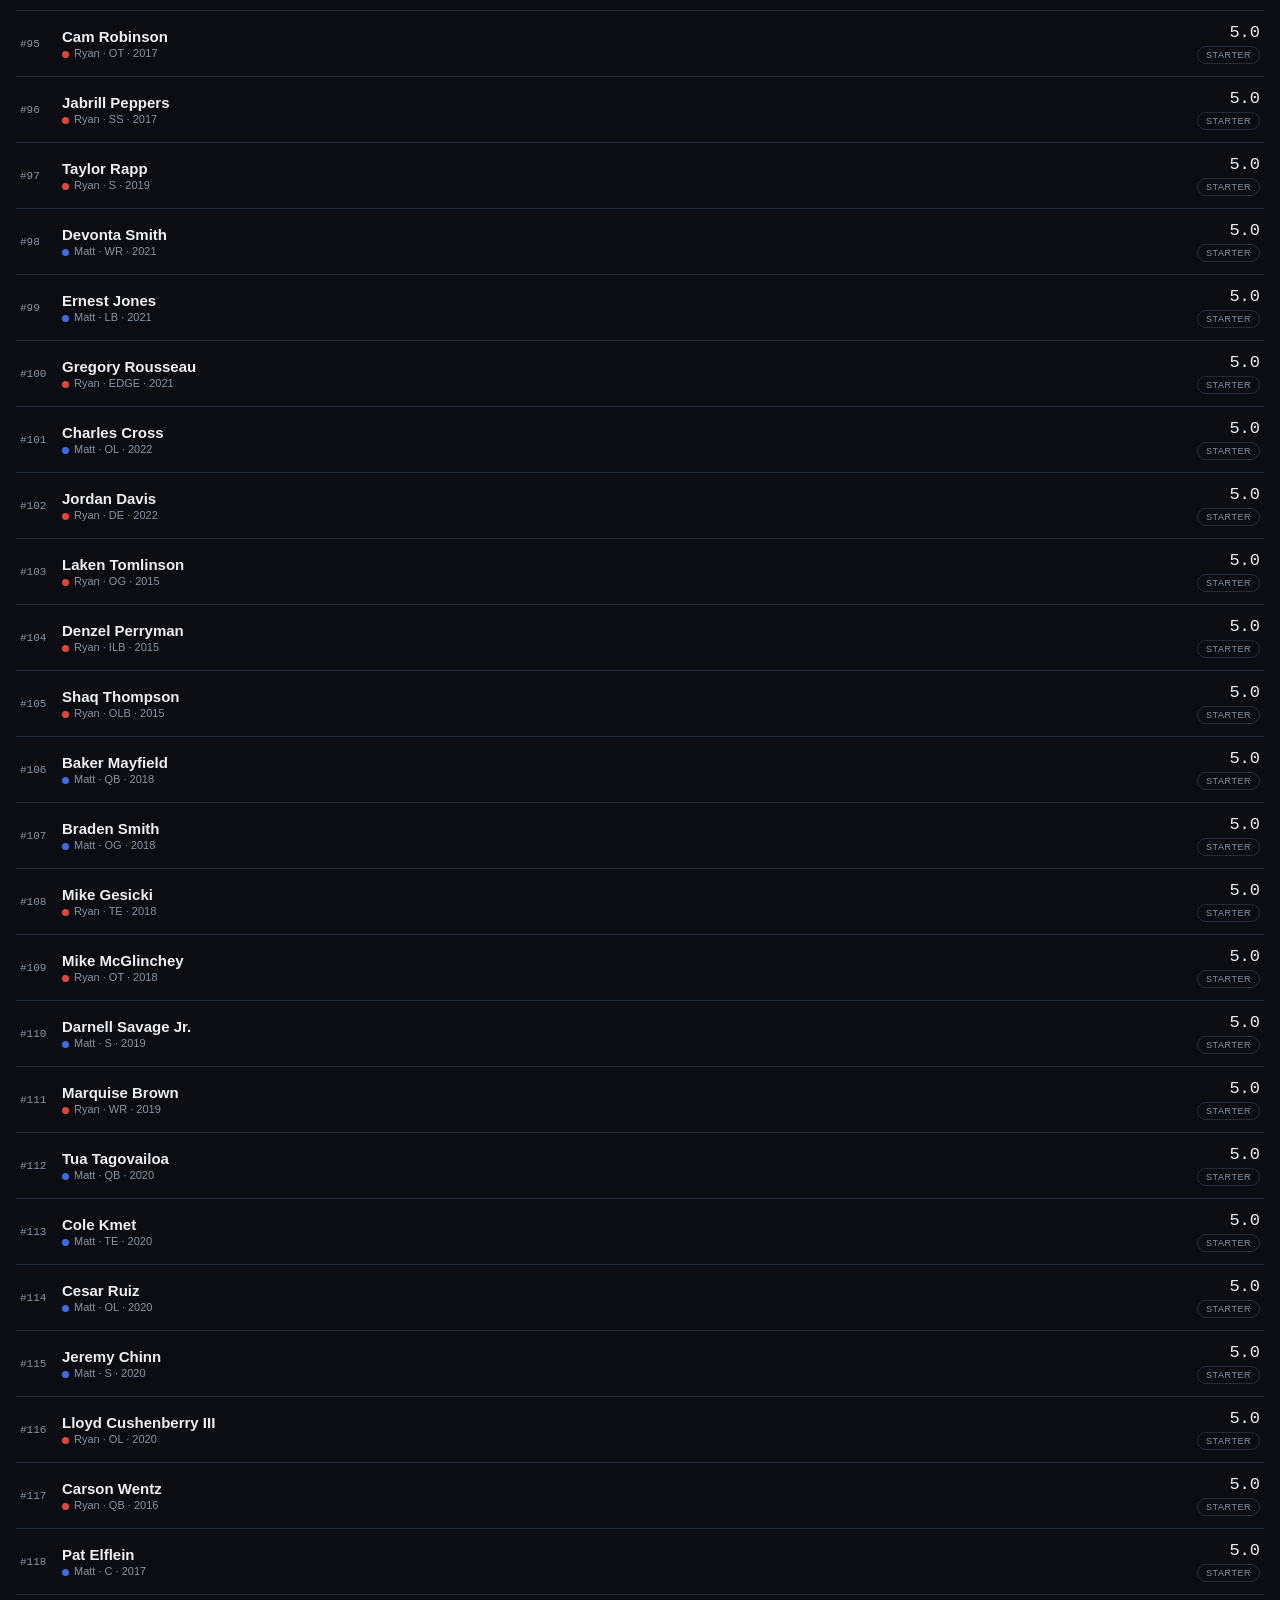
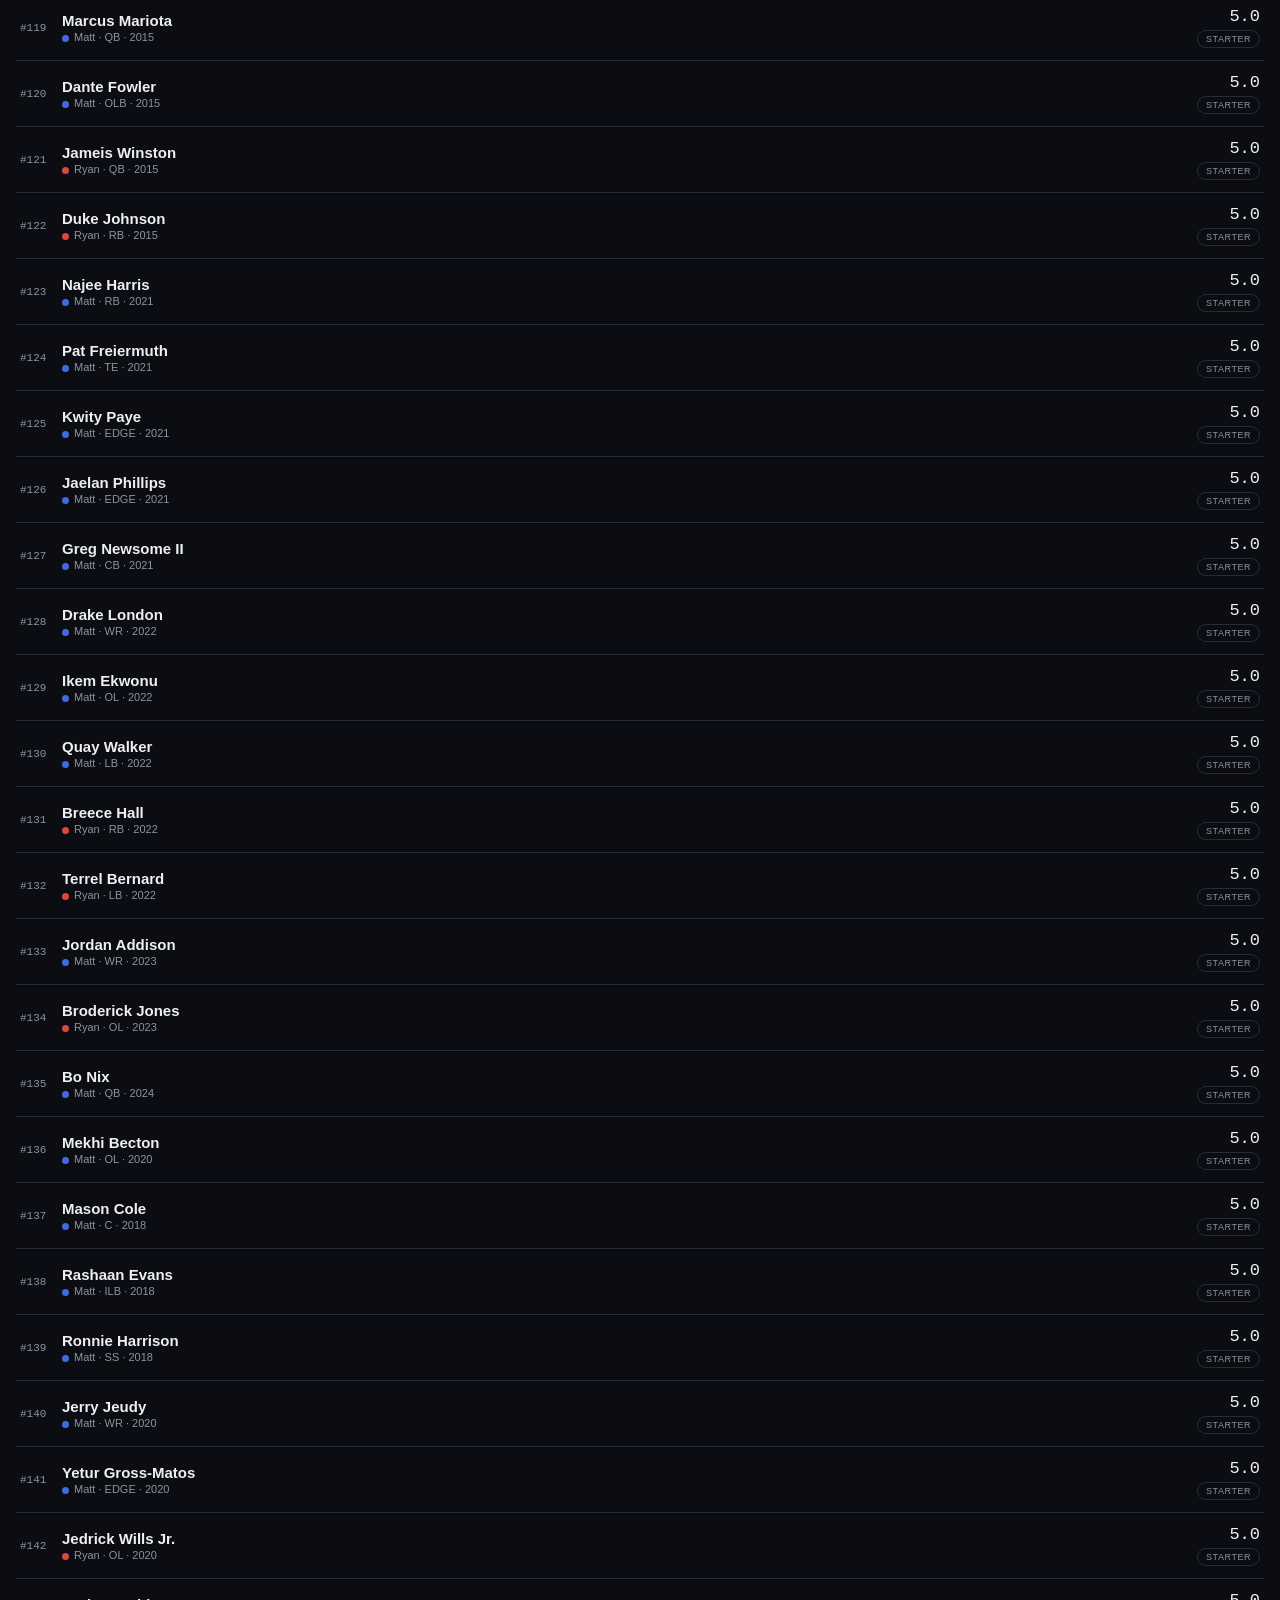
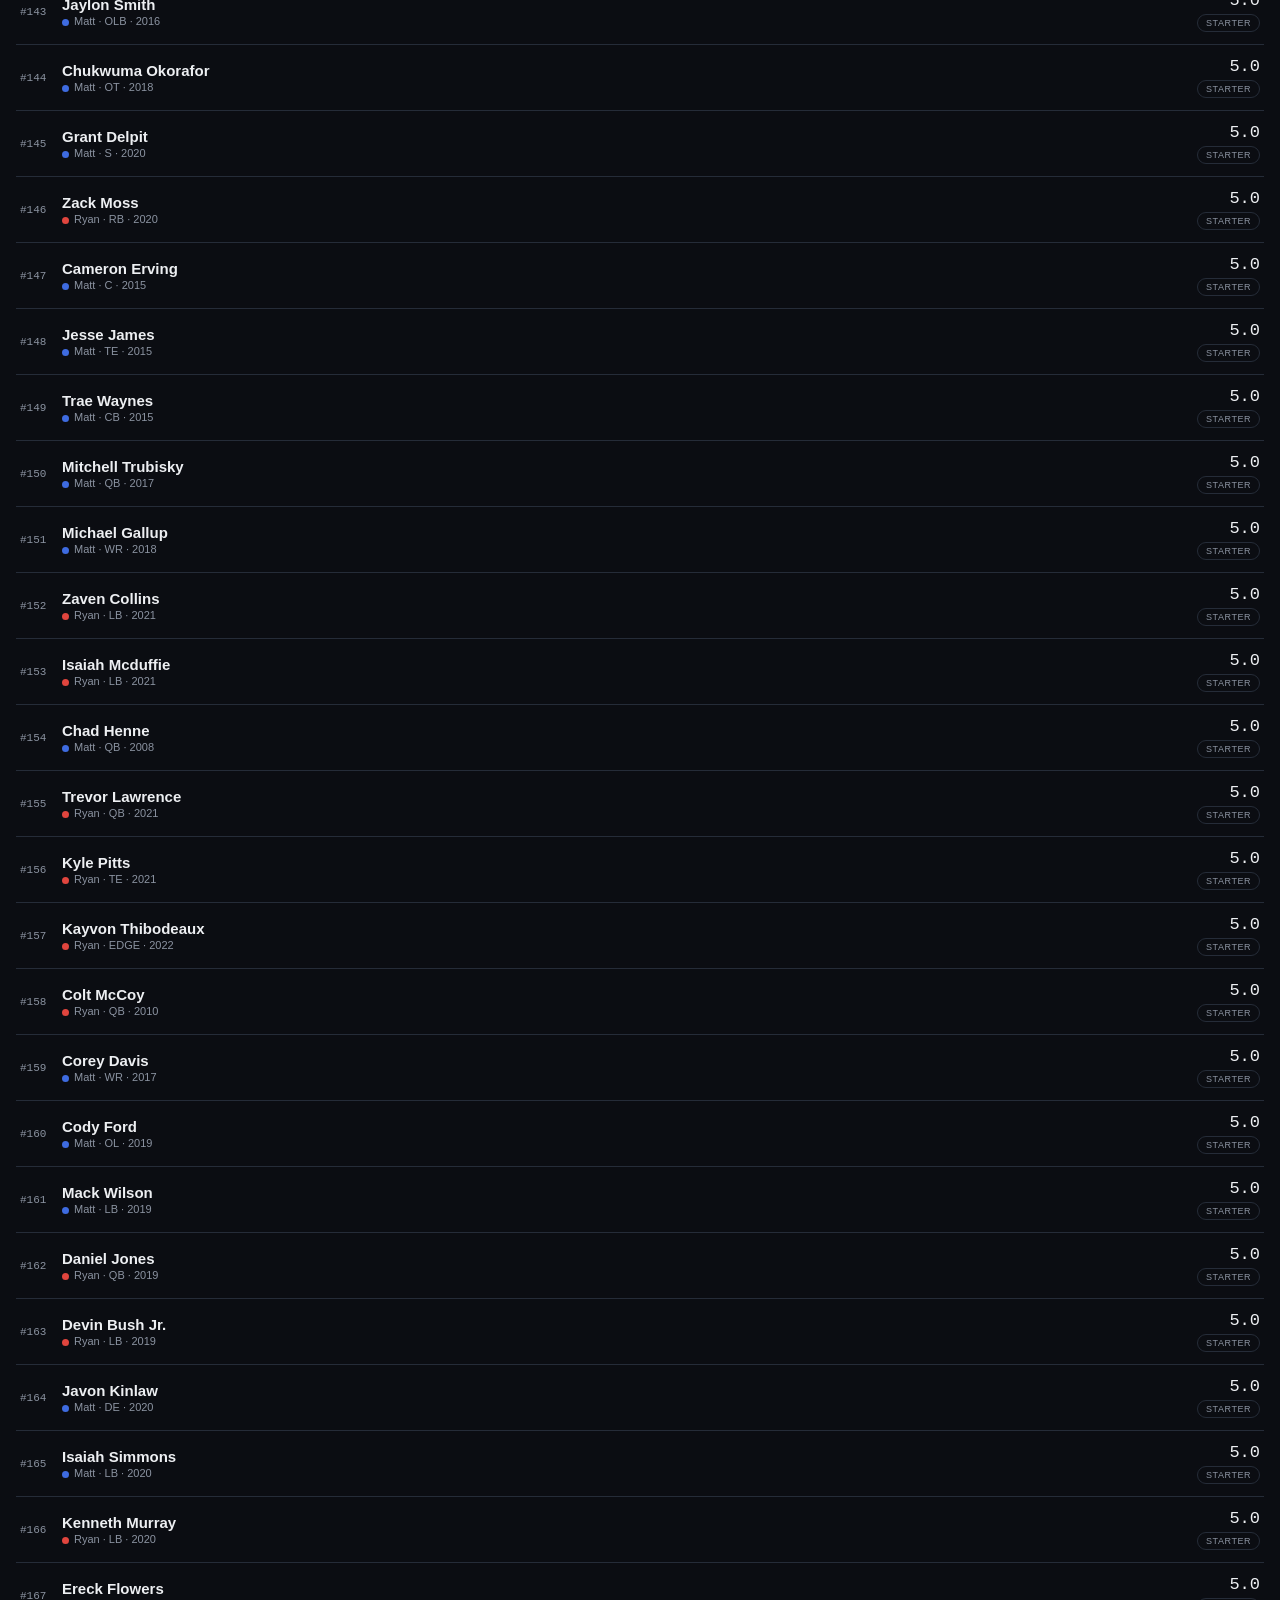
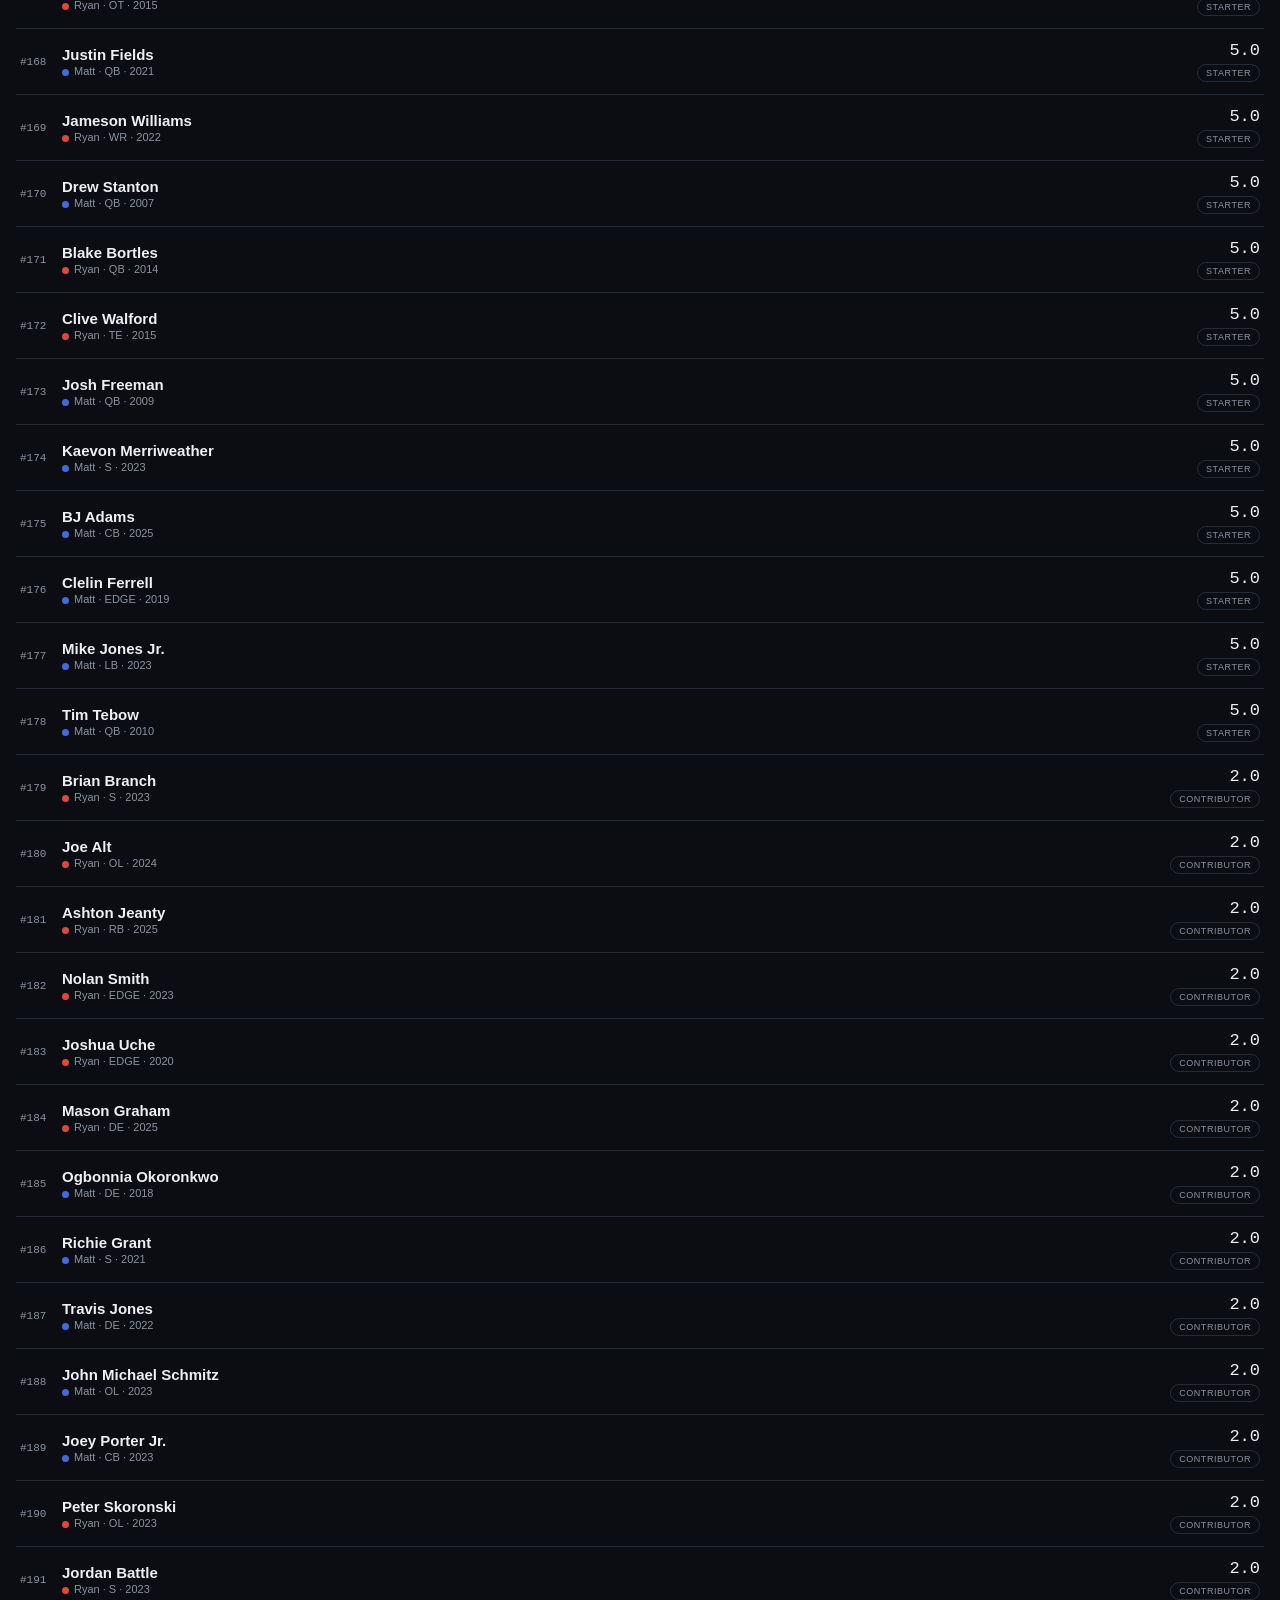
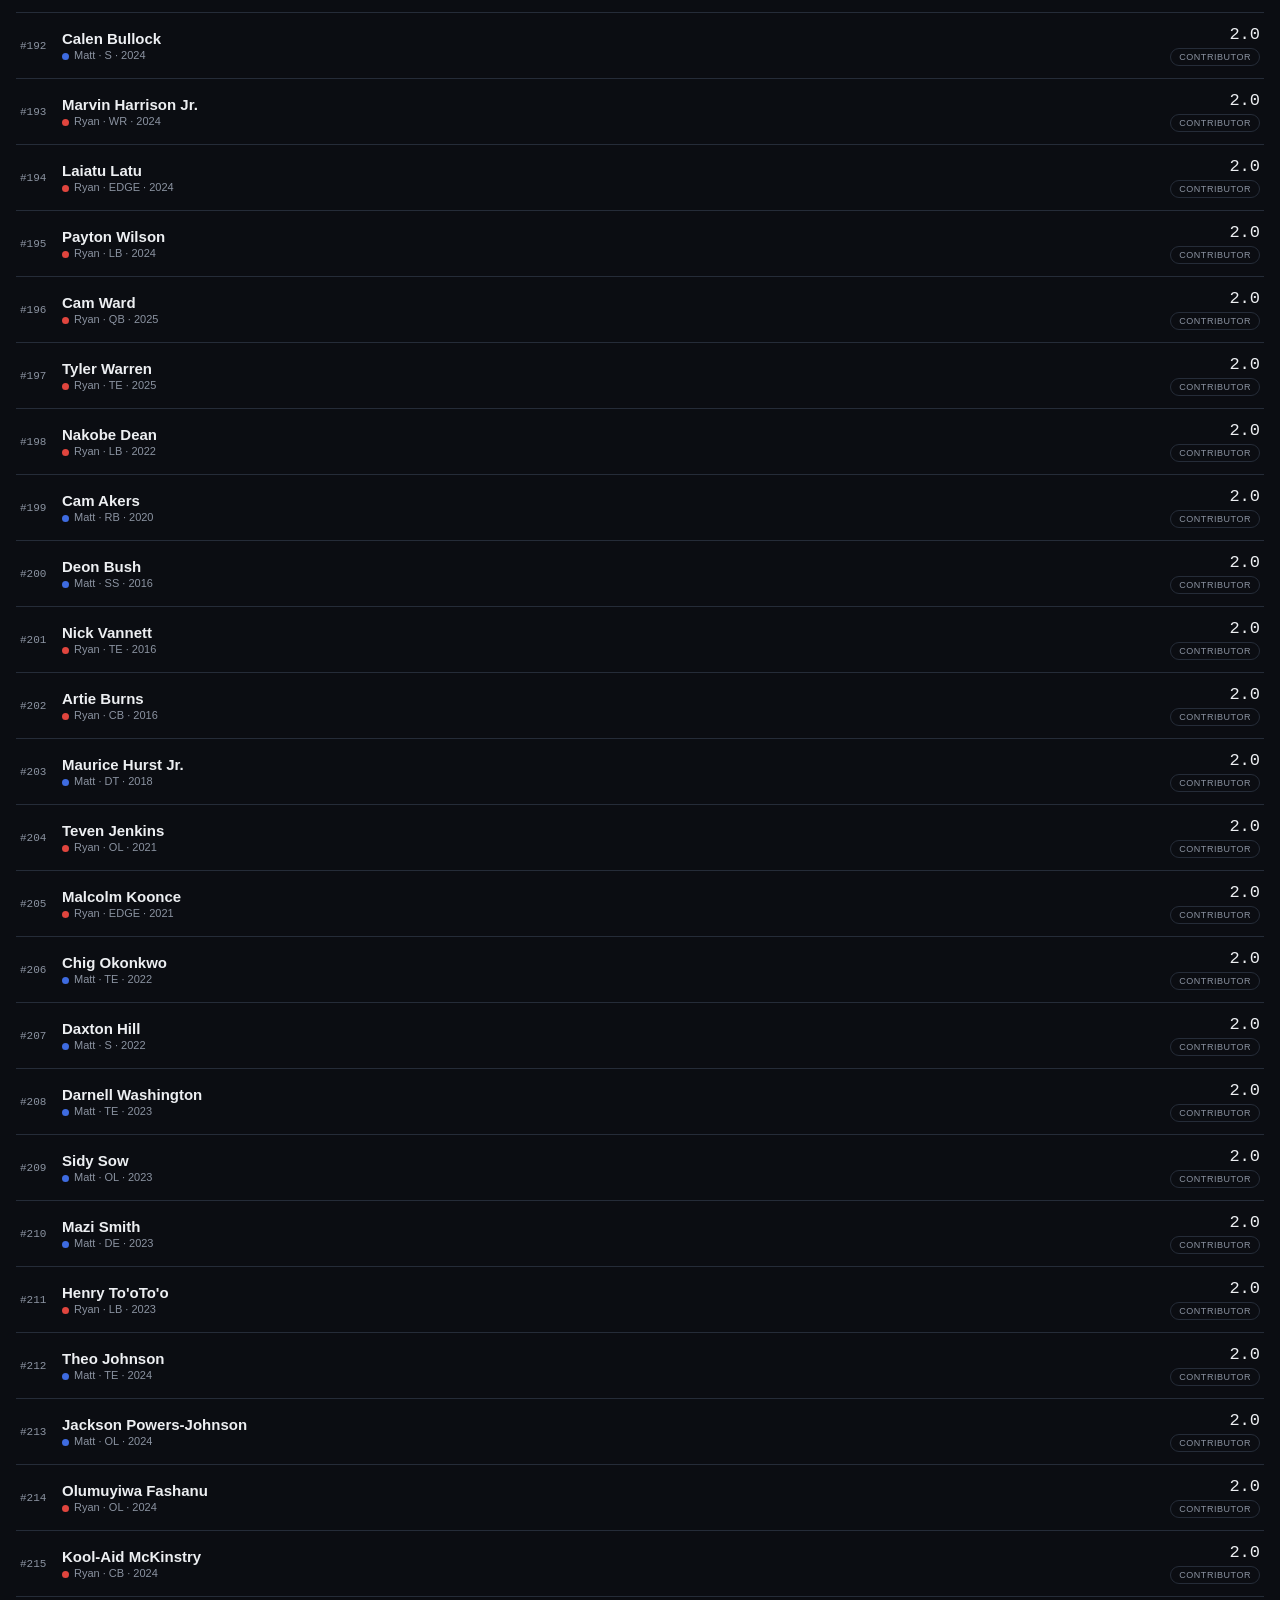
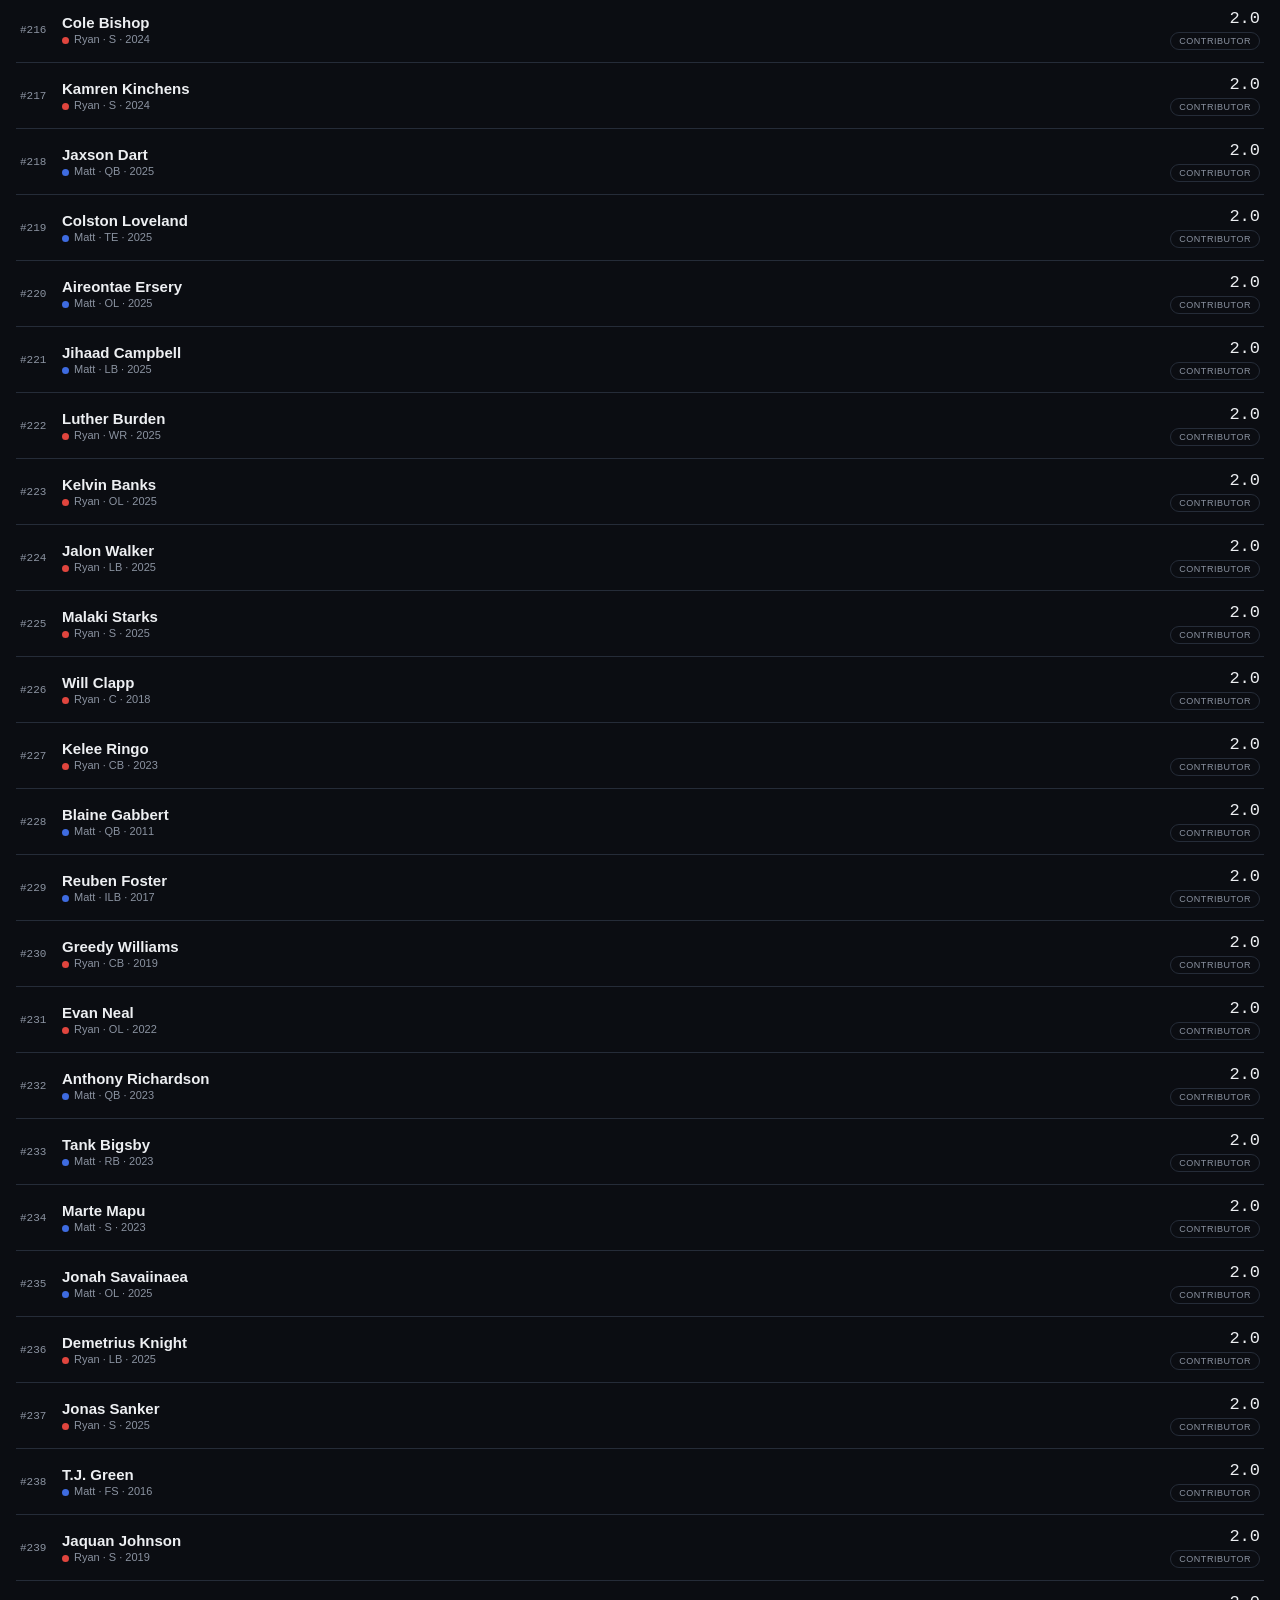
==== commit 95fa142b: "Add files via upload" ====
--- a/roster.html
+++ b/roster.html
@@ -50,6 +50,7 @@
       <div class="count"><b id="countNum">—</b> picks</div>
     </div>
     <input class="search" id="search" placeholder="Search player name…">
+    <a href="compare.html" style="display:block; text-align:center; font-size:11px; color:var(--muted); text-decoration:none; border:1px solid var(--line); border-radius:10px; padding:8px; margin-bottom:10px;">&#9878; Compare two players &rarr;</a>
     <div class="filters">
       <div class="fgroup" id="ownerFilter">
         <div class="chip active-all" data-owner="all">All</div>
